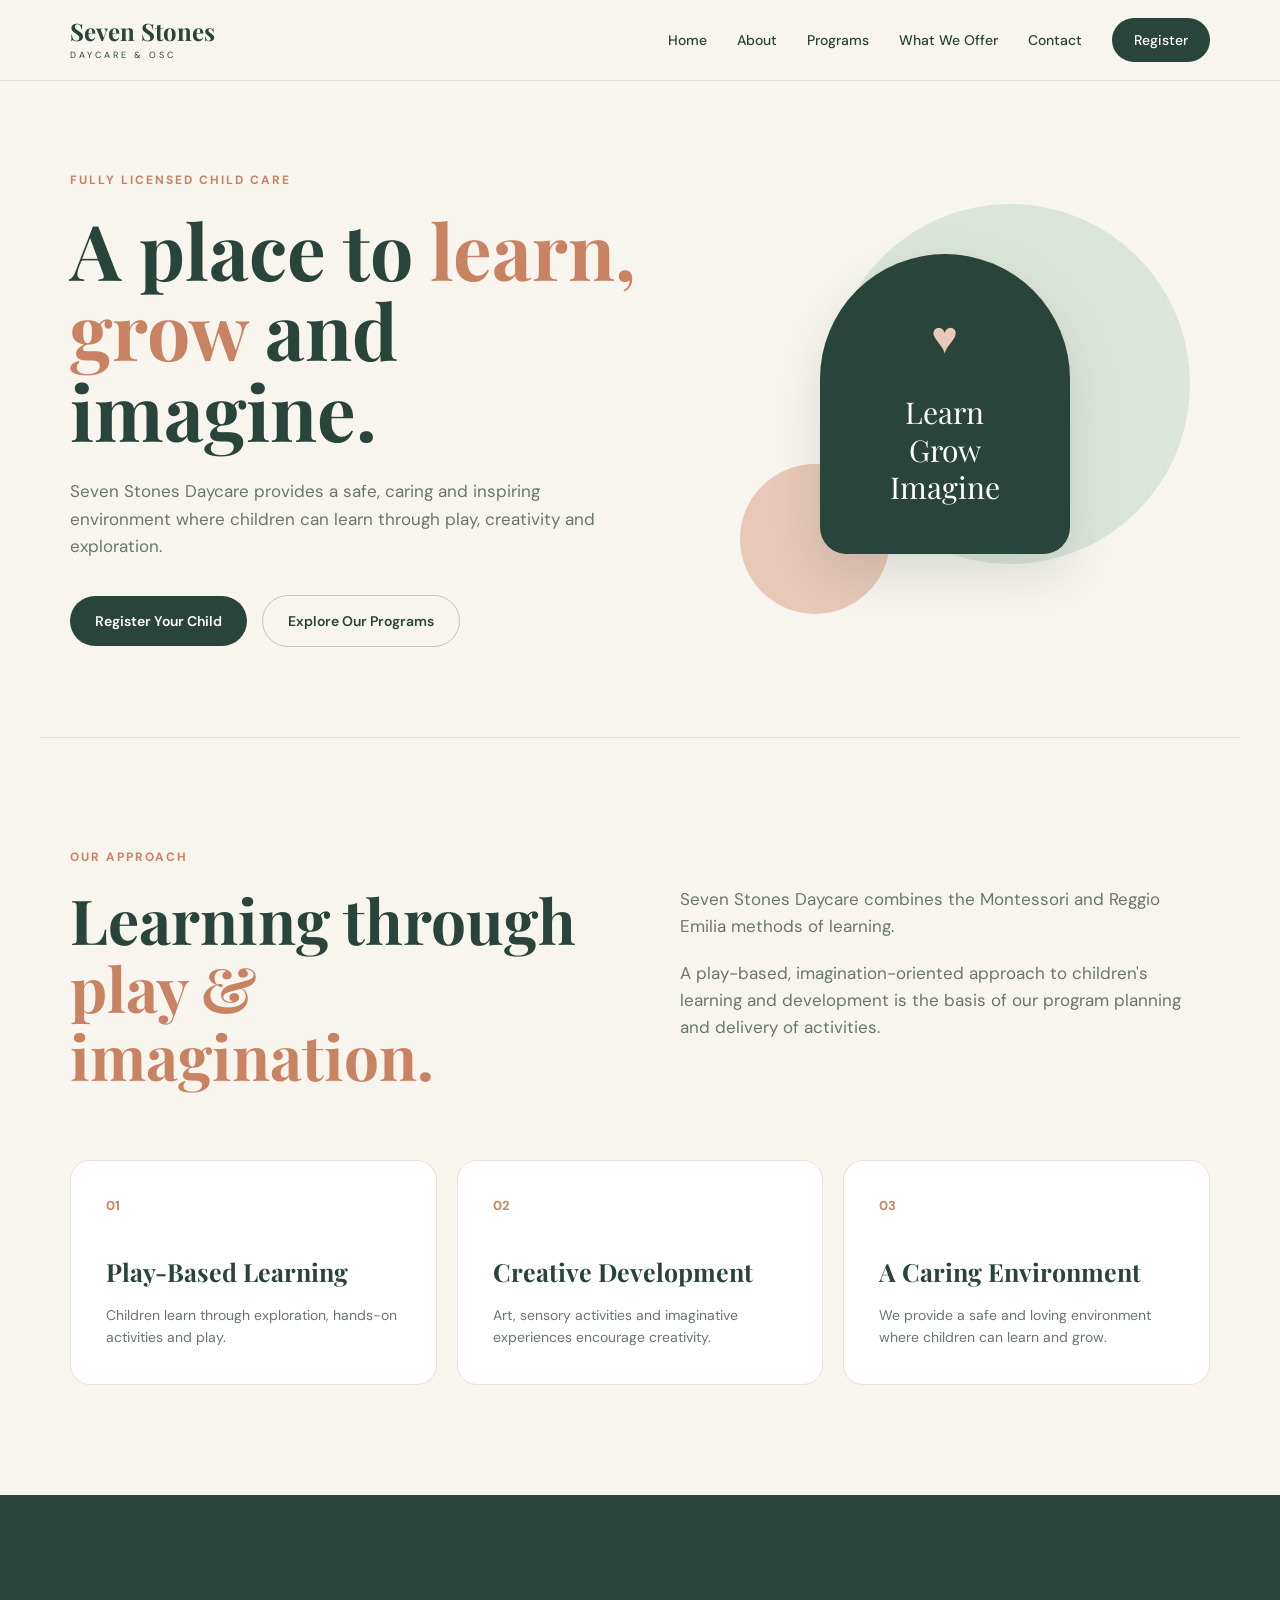
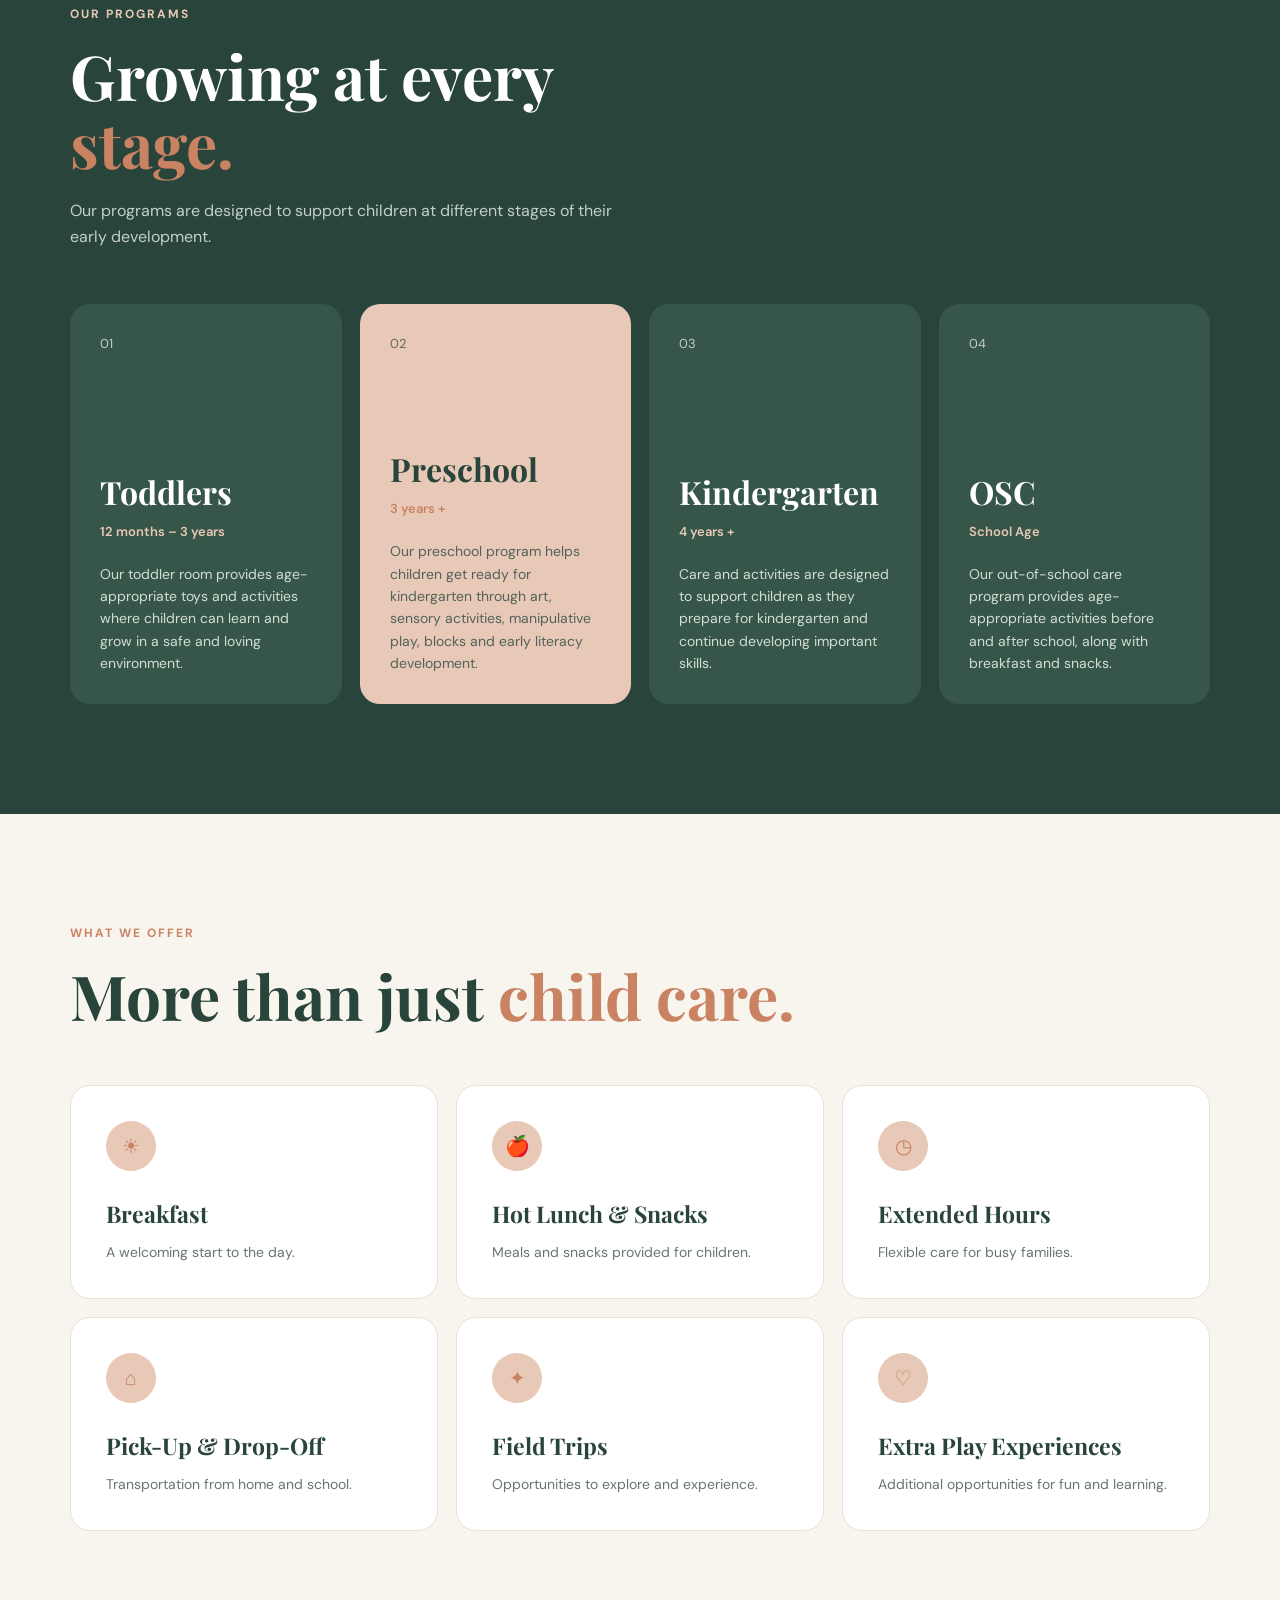
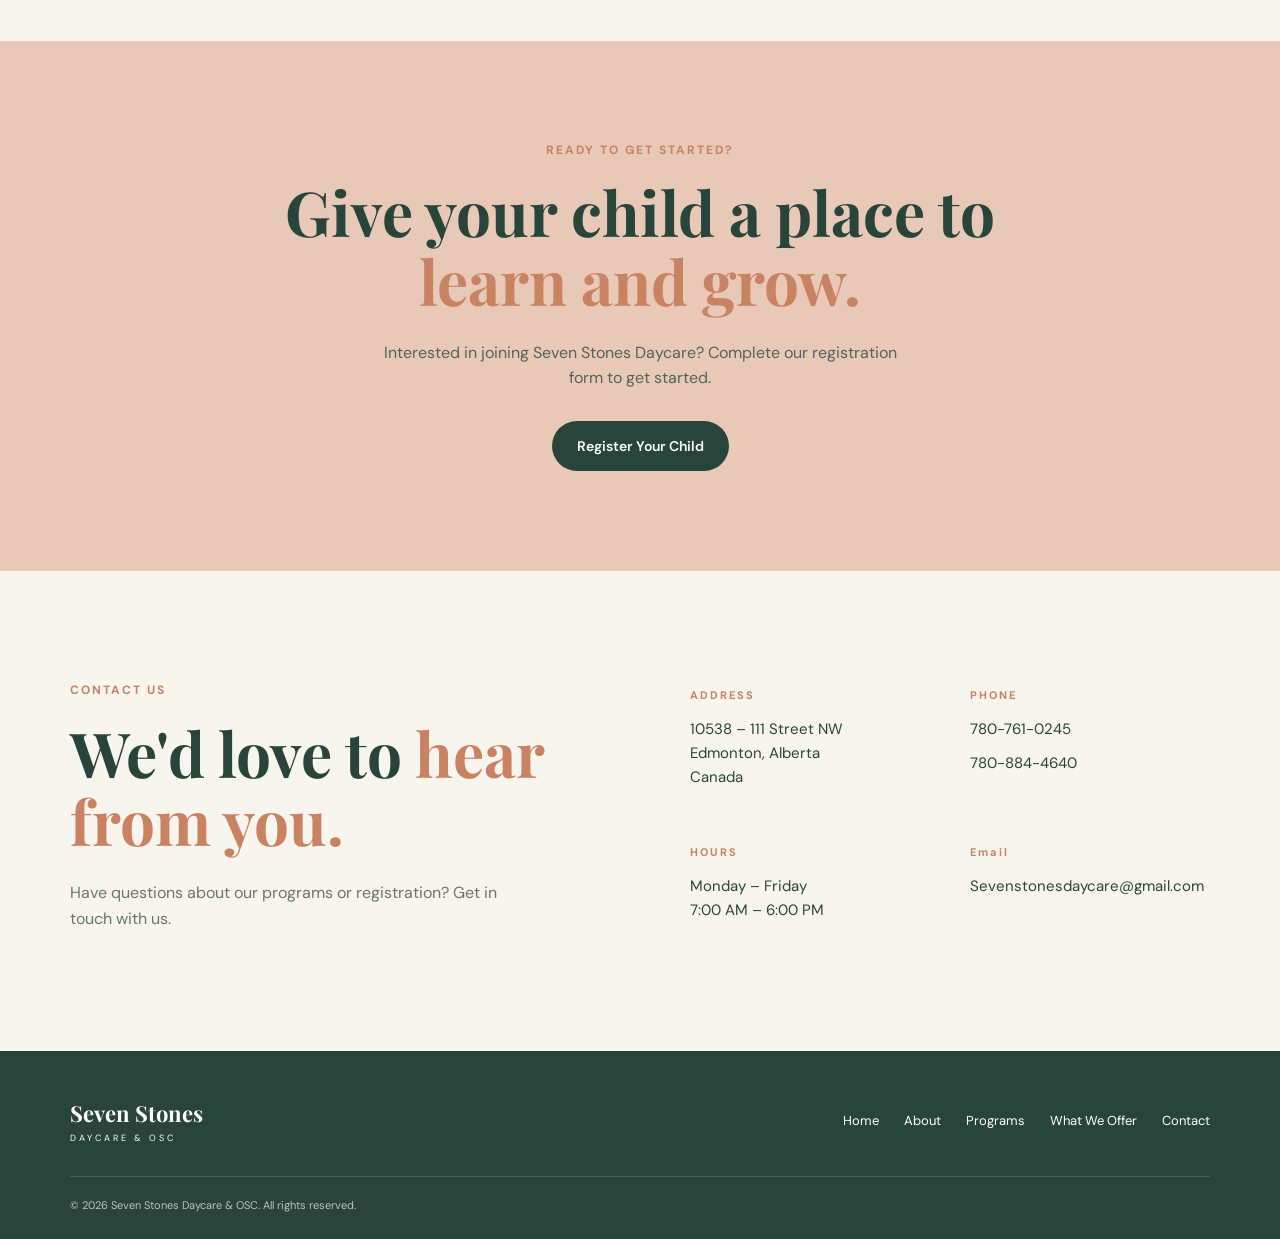
==== Website/index.html @ ab959175 "push-changes-complete-website" ====
<!DOCTYPE html>
<html lang="en">
<head>
    <meta charset="UTF-8">
    <meta name="viewport" content="width=device-width, initial-scale=1.0">

    <title>Seven Stones Daycare & OSC</title>

    <link rel="stylesheet" href="style.css">

    <!-- Google Fonts -->
    <link rel="preconnect" href="https://fonts.googleapis.com">
    <link rel="preconnect" href="https://fonts.gstatic.com" crossorigin>
    <link href="https://fonts.googleapis.com/css2?family=DM+Sans:wght@400;500;600;700&family=Playfair+Display:wght@500;600;700&display=swap" rel="stylesheet">
</head>

<body>

    <!-- ================= HEADER ================= -->

    <header class="header">

        <div class="nav-container">

            <a href="#home" class="logo">
                <span>Seven Stones</span>
                <small>DAYCARE & OSC</small>
            </a>

            <button class="menu-button" id="menuButton">
                ☰
            </button>

            <nav class="navigation" id="navigation">

                <a href="#home">Home</a>
                <a href="#about">About</a>
                <a href="#programs">Programs</a>
                <a href="#offers">What We Offer</a>
                <a href="#contact">Contact</a>

                <a href='register.html'
                   class="nav-register">
                    Register
                </a>

            </nav>

        </div>

    </header>


    <main>

        <!-- ================= HERO ================= -->

        <section class="hero" id="home">

            <div class="hero-content">

                <p class="small-heading">FULLY LICENSED CHILD CARE</p>

                <h1>
                    A place to
                    <span>learn, grow</span>
                    and imagine.
                </h1>

                <p class="hero-text">
                    Seven Stones Daycare provides a safe, caring and
                    inspiring environment where children can learn
                    through play, creativity and exploration.
                </p>

                <div class="hero-buttons">

                    <a href='register.html'
                       class="primary-button">
                        Register Your Child
                    </a>

                    <a href="#programs" class="secondary-button">
                        Explore Our Programs
                    </a>

                </div>

            </div>

            <div class="hero-decoration">

                <div class="circle circle-one"></div>
                <div class="circle circle-two"></div>

                <div class="hero-card">
                    <span>♥</span>
                    <p>Learn<br>Grow<br>Imagine</p>
                </div>

            </div>

        </section>


        <!-- ================= ABOUT ================= -->

        <section class="about section" id="about">

            <div class="section-label">
                OUR APPROACH
            </div>

            <div class="about-grid">

                <div>

                    <h2>
                        Learning through
                        <span>play & imagination.</span>
                    </h2>

                </div>

                <div class="about-text">

                    <p>
                        Seven Stones Daycare combines the Montessori
                        and Reggio Emilia methods of learning.
                    </p>

                    <p>
                        A play-based, imagination-oriented approach
                        to children's learning and development is the
                        basis of our program planning and delivery
                        of activities.
                    </p>

                </div>

            </div>


            <div class="feature-grid">

                <div class="feature-card">
                    <div class="feature-icon">01</div>
                    <h3>Play-Based Learning</h3>
                    <p>
                        Children learn through exploration,
                        hands-on activities and play.
                    </p>
                </div>

                <div class="feature-card">
                    <div class="feature-icon">02</div>
                    <h3>Creative Development</h3>
                    <p>
                        Art, sensory activities and imaginative
                        experiences encourage creativity.
                    </p>
                </div>

                <div class="feature-card">
                    <div class="feature-icon">03</div>
                    <h3>A Caring Environment</h3>
                    <p>
                        We provide a safe and loving environment
                        where children can learn and grow.
                    </p>
                </div>

            </div>

        </section>


        <!-- ================= PROGRAMS ================= -->

        <section class="programs section" id="programs">

            <div class="section-heading">

                <div class="section-label">
                    OUR PROGRAMS
                </div>

                <h2>
                    Growing at every
                    <span>stage.</span>
                </h2>

                <p>
                    Our programs are designed to support children
                    at different stages of their early development.
                </p>

            </div>


            <div class="program-grid">

                <!-- Toddler -->

                <article class="program-card">

                    <div class="program-number">01</div>

                    <h3>Toddlers</h3>

                    <p class="program-age">
                        12 months – 3 years
                    </p>

                    <p>
                        Our toddler room provides age-appropriate
                        toys and activities where children can learn
                        and grow in a safe and loving environment.
                    </p>

                </article>


                <!-- Preschool -->

                <article class="program-card featured">

                    <div class="program-number">02</div>

                    <h3>Preschool</h3>

                    <p class="program-age">
                        3 years +
                    </p>

                    <p>
                        Our preschool program helps children get
                        ready for kindergarten through art, sensory
                        activities, manipulative play, blocks and
                        early literacy development.
                    </p>

                </article>


                <!-- Kindergarten -->

                <article class="program-card">

                    <div class="program-number">03</div>

                    <h3>Kindergarten</h3>

                    <p class="program-age">
                        4 years +
                    </p>

                    <p>
                        Care and activities are designed to support
                        children as they prepare for kindergarten
                        and continue developing important skills.
                    </p>

                </article>


                <!-- OSC -->

                <article class="program-card">

                    <div class="program-number">04</div>

                    <h3>OSC</h3>

                    <p class="program-age">
                        School Age
                    </p>

                    <p>
                        Our out-of-school care program provides
                        age-appropriate activities before and after
                        school, along with breakfast and snacks.
                    </p>

                </article>

            </div>

        </section>


        <!-- ================= WHAT WE OFFER ================= -->

        <section class="offers section" id="offers">

            <div class="offers-heading">

                <div class="section-label">
                    WHAT WE OFFER
                </div>

                <h2>
                    More than just
                    <span>child care.</span>
                </h2>

            </div>


            <div class="offer-grid">

                <div class="offer-item">
                    <div class="offer-icon">☀</div>
                    <h3>Breakfast</h3>
                    <p>A welcoming start to the day.</p>
                </div>

                <div class="offer-item">
                    <div class="offer-icon">🍎</div>
                    <h3>Hot Lunch & Snacks</h3>
                    <p>Meals and snacks provided for children.</p>
                </div>

                <div class="offer-item">
                    <div class="offer-icon">◷</div>
                    <h3>Extended Hours</h3>
                    <p>Flexible care for busy families.</p>
                </div>

                <div class="offer-item">
                    <div class="offer-icon">⌂</div>
                    <h3>Pick-Up & Drop-Off</h3>
                    <p>Transportation from home and school.</p>
                </div>

                <div class="offer-item">
                    <div class="offer-icon">✦</div>
                    <h3>Field Trips</h3>
                    <p>Opportunities to explore and experience.</p>
                </div>

                <div class="offer-item">
                    <div class="offer-icon">♡</div>
                    <h3>Extra Play Experiences</h3>
                    <p>Additional opportunities for fun and learning.</p>
                </div>

            </div>

        </section>


        <!-- ================= REGISTRATION ================= -->

        <section class="registration">

            <div class="registration-content">

                <p class="small-heading">
                    READY TO GET STARTED?
                </p>

                <h2>
                    Give your child a place
                    to <span>learn and grow.</span>
                </h2>

                <p>
                    Interested in joining Seven Stones Daycare?
                    Complete our registration form to get started.
                </p>

                <a href='register.html'
                   class="primary-button">
                    Register Your Child
                </a>

            </div>

        </section>


        <!-- ================= CONTACT ================= -->

        <section class="contact section" id="contact">

            <div class="contact-grid">

                <div>

                    <div class="section-label">
                        CONTACT US
                    </div>

                    <h2>
                        We'd love to
                        <span>hear from you.</span>
                    </h2>

                    <p>
                        Have questions about our programs or
                        registration? Get in touch with us.
                    </p>

                </div>


                <div class="contact-information">

                    <div class="contact-item">

                        <span>ADDRESS</span>

                        <p>
                            10538 – 111 Street NW<br>
                            Edmonton, Alberta<br>
                            Canada
                        </p>

                    </div>


                    <div class="contact-item">

                        <span>PHONE</span>

                        <p>
                            <a href="tel:7807610245">
                                780-761-0245
                            </a>
                        </p>
                        <p>
                            <a href="tel:7808844640">
                                780-884-4640
                            </a>
                        </p>

                    </div>

                    <div class="contact-item">

                        <span>HOURS</span>

                        <p>
                            Monday – Friday<br>
                            7:00 AM – 6:00 PM
                        </p>

                    </div>

                    <div class="contact-item">

                        <span>Email</span>

                        <p>
                            Sevenstonesdaycare@gmail.com
                        </p>

                    </div>

                </div>

            </div>

        </section>

    </main>


    <!-- ================= FOOTER ================= -->

    <footer class="footer">

        <div class="footer-content">

            <div class="footer-logo">

                <strong>Seven Stones</strong>

                <span>DAYCARE & OSC</span>

            </div>


            <div class="footer-links">

                <a href="#home">Home</a>
                <a href="#about">About</a>
                <a href="#programs">Programs</a>
                <a href="#offers">What We Offer</a>
                <a href="#contact">Contact</a>

            </div>

        </div>


        <div class="copyright">

            © 2026 Seven Stones Daycare & OSC. All rights reserved.

        </div>

    </footer>


    <script src="script.js"></script>

</body>
</html>
---- Website/style.css ----
/* =========================
   GENERAL
========================= */

* {
    margin: 0;
    padding: 0;
    box-sizing: border-box;
}

html {
    scroll-behavior: smooth;
}

body {
    font-family: "DM Sans", sans-serif;
    color: #29443A;
    background-color: #F8F5EF;
    line-height: 1.6;
}

a {
    text-decoration: none;
    color: inherit;
}

img {
    max-width: 100%;
    display: block;
}


/* =========================
   VARIABLES
========================= */

:root {
    --cream: #F8F5EF;
    --cream-dark: #EFE8DA;
    --green: #29443A;
    --green-light: #8FAF9B;
    --terracotta: #C98262;
    --white: #FFFFFF;
    --text-light: #68766E;
}


/* =========================
   HEADER
========================= */

.header {
    position: sticky;
    top: 0;
    z-index: 1000;

    background-color: rgba(248, 245, 239, 0.95);

    border-bottom: 1px solid #E5DED1;
}

.nav-container {
    max-width: 1200px;
    margin: auto;

    padding: 18px 30px;

    display: flex;
    align-items: center;
    justify-content: space-between;
}

.logo {
    display: flex;
    flex-direction: column;
}

.logo span {
    font-family: "Playfair Display", serif;

    font-size: 24px;
    font-weight: 700;

    line-height: 1;
}

.logo small {
    font-size: 9px;
    letter-spacing: 3px;
    margin-top: 5px;
}

.navigation {
    display: flex;
    align-items: center;
    gap: 30px;

    font-size: 14px;
    font-weight: 500;
}

.navigation a {
    transition: 0.3s;
}

.navigation a:hover {
    color: var(--terracotta);
}

.nav-register {
    background-color: var(--green);
    color: white !important;

    padding: 11px 22px;

    border-radius: 30px;
}

.menu-button {
    display: none;

    border: none;
    background: none;

    font-size: 26px;

    cursor: pointer;

    color: var(--green);
}


/* =========================
   HERO
========================= */

.hero {
    max-width: 1200px;
    margin: auto;

    min-height: 650px;

    padding: 90px 30px;

    display: grid;
    grid-template-columns: 1.1fr 0.9fr;

    align-items: center;

    gap: 50px;
}

.small-heading,
.section-label {
    color: var(--terracotta);

    font-size: 12px;
    font-weight: 700;

    letter-spacing: 2px;

    margin-bottom: 18px;
}

.hero h1 {
    font-family: "Playfair Display", serif;

    font-size: clamp(52px, 6vw, 82px);

    line-height: 1.05;

    max-width: 700px;

    margin-bottom: 28px;
}

.hero h1 span,
h2 span {
    color: var(--terracotta);
}

.hero-text {
    max-width: 570px;

    color: var(--text-light);

    font-size: 17px;

    margin-bottom: 35px;
}


/* =========================
   BUTTONS
========================= */

.hero-buttons {
    display: flex;
    align-items: center;

    gap: 15px;

    flex-wrap: wrap;
}

.primary-button,
.secondary-button {
    display: inline-block;

    padding: 14px 25px;

    border-radius: 30px;

    font-size: 14px;
    font-weight: 600;

    transition: 0.3s;
}

.primary-button {
    background-color: var(--green);
    color: white;
}

.primary-button:hover {
    background-color: var(--terracotta);

    transform: translateY(-2px);
}

.secondary-button {
    border: 1px solid #BFC8C0;

    color: var(--green);
}

.secondary-button:hover {
    background-color: var(--cream-dark);
}


/* =========================
   HERO DECORATION
========================= */

.hero-decoration {
    position: relative;

    height: 450px;
}

.circle {
    position: absolute;

    border-radius: 50%;
}

.circle-one {
    width: 360px;
    height: 360px;

    background-color: #DCE5DA;

    top: 20px;
    right: 20px;
}

.circle-two {
    width: 150px;
    height: 150px;

    background-color: #E8C8B7;

    bottom: 20px;
    left: 20px;
}

.hero-card {
    position: absolute;

    width: 250px;
    height: 300px;

    background-color: var(--green);

    color: white;

    border-radius: 140px 140px 30px 30px;

    top: 70px;
    left: 100px;

    display: flex;
    flex-direction: column;

    align-items: center;
    justify-content: center;

    text-align: center;

    box-shadow: 0 20px 50px rgba(41, 68, 58, 0.15);
}

.hero-card span {
    font-size: 45px;

    margin-bottom: 20px;

    color: #E8C8B7;
}

.hero-card p {
    font-family: "Playfair Display", serif;

    font-size: 30px;

    line-height: 1.25;
}


/* =========================
   SECTIONS
========================= */

.section {
    max-width: 1200px;

    margin: auto;

    padding: 110px 30px;
}

.section h2 {
    font-family: "Playfair Display", serif;

    font-size: clamp(40px, 5vw, 62px);

    line-height: 1.1;
}


/* =========================
   ABOUT
========================= */

.about {
    border-top: 1px solid #E5DED1;
}

.about-grid {
    display: grid;

    grid-template-columns: 1fr 1fr;

    gap: 80px;

    margin-bottom: 70px;
}

.about-text {
    color: var(--text-light);

    font-size: 17px;
}

.about-text p {
    margin-bottom: 20px;
}

.feature-grid {
    display: grid;

    grid-template-columns: repeat(3, 1fr);

    gap: 20px;
}

.feature-card {
    background-color: white;

    padding: 35px;

    border-radius: 20px;

    border: 1px solid #E8E2D7;
}

.feature-icon {
    color: var(--terracotta);

    font-size: 13px;
    font-weight: bold;

    margin-bottom: 35px;
}

.feature-card h3 {
    font-family: "Playfair Display", serif;

    font-size: 25px;

    margin-bottom: 12px;
}

.feature-card p {
    color: var(--text-light);

    font-size: 14px;
}


/* =========================
   PROGRAMS
========================= */

.programs {
    background-color: var(--green);

    max-width: none;

    padding-left: max(30px, calc((100% - 1140px) / 2));
    padding-right: max(30px, calc((100% - 1140px) / 2));

    color: white;
}

.programs .section-label {
    color: #E8C8B7;
}

.section-heading {
    max-width: 650px;

    margin-bottom: 55px;
}

.section-heading p {
    color: #C3D0C8;

    margin-top: 20px;

    max-width: 550px;
}

.program-grid {
    display: grid;

    grid-template-columns: repeat(4, 1fr);

    gap: 18px;
}

.program-card {
    min-height: 400px;

    background-color: #36564A;

    padding: 30px;

    border-radius: 20px;

    display: flex;
    flex-direction: column;
}

.program-card.featured {
    background-color: #E8C8B7;

    color: var(--green);
}

.program-number {
    font-size: 13px;

    opacity: 0.7;

    margin-bottom: auto;
}

.program-card h3 {
    font-family: "Playfair Display", serif;

    font-size: 32px;

    margin-bottom: 5px;
}

.program-age {
    font-size: 13px;

    color: #E8C8B7;

    font-weight: 600;

    margin-bottom: 20px;
}

.featured .program-age {
    color: var(--terracotta);
}

.program-card p:last-child {
    font-size: 14px;

    color: #D2DDD6;
}

.featured p:last-child {
    color: #53635A;
}


/* =========================
   WHAT WE OFFER
========================= */

.offers-heading {
    margin-bottom: 55px;
}

.offer-grid {
    display: grid;

    grid-template-columns: repeat(3, 1fr);

    gap: 18px;
}

.offer-item {
    background-color: white;

    padding: 35px;

    border-radius: 20px;

    border: 1px solid #E8E2D7;

    transition: 0.3s;
}

.offer-item:hover {
    transform: translateY(-5px);

    box-shadow: 0 15px 30px rgba(41, 68, 58, 0.08);
}

.offer-icon {
    width: 50px;
    height: 50px;

    border-radius: 50%;

    background-color: #E8C8B7;

    color: var(--terracotta);

    display: flex;

    align-items: center;
    justify-content: center;

    margin-bottom: 25px;

    font-size: 20px;
}

.offer-item h3 {
    font-family: "Playfair Display", serif;

    font-size: 23px;

    margin-bottom: 8px;
}

.offer-item p {
    color: var(--text-light);

    font-size: 14px;
}


/* =========================
   REGISTRATION
========================= */

.registration {
    background-color: #E8C8B7;

    padding: 100px 30px;

    text-align: center;
}

.registration-content {
    max-width: 750px;

    margin: auto;
}

.registration .small-heading {
    color: var(--terracotta);
}

.registration h2 {
    font-family: "Playfair Display", serif;

    font-size: clamp(42px, 5vw, 62px);

    line-height: 1.1;

    margin-bottom: 25px;
}

.registration p:not(.small-heading) {
    color: #53635A;

    max-width: 550px;

    margin: 0 auto 30px;
}


/* =========================
   CONTACT
========================= */

.contact {
    padding-bottom: 120px;
}

.contact-grid {
    display: grid;

    grid-template-columns: 1fr 1fr;

    gap: 100px;
}

.contact-grid > div:first-child p {
    color: var(--text-light);

    max-width: 450px;

    margin-top: 25px;
}

.contact-information {
    display: grid;

    grid-template-columns: 1fr 1fr;

    gap: 40px;
}

.contact-item span {
    color: var(--terracotta);

    font-size: 11px;

    font-weight: 700;

    letter-spacing: 2px;
}

.contact-item p {
    margin-top: 10px;

    font-size: 15px;
}

.contact-item a:hover {
    color: var(--terracotta);
}


/* =========================
   FOOTER
========================= */

.footer {
    background-color: var(--green);

    color: white;

    padding: 45px 30px 25px;
}

.footer-content {
    max-width: 1140px;

    margin: auto;

    display: flex;

    align-items: center;

    justify-content: space-between;

    padding-bottom: 30px;
}

.footer-logo {
    display: flex;

    flex-direction: column;
}

.footer-logo strong {
    font-family: "Playfair Display", serif;

    font-size: 22px;
}

.footer-logo span {
    font-size: 9px;

    letter-spacing: 3px;
}

.footer-links {
    display: flex;

    gap: 25px;

    font-size: 13px;
}

.footer-links a:hover {
    color: #E8C8B7;
}

.copyright {
    max-width: 1140px;

    margin: auto;

    padding-top: 20px;

    border-top: 1px solid #466257;

    color: #B8C6BE;

    font-size: 11px;
}


/* =========================
   TABLET
========================= */

@media (max-width: 950px) {

    .navigation {
        gap: 18px;
    }

    .hero {
        grid-template-columns: 1fr;

        padding-top: 70px;
    }

    .hero-decoration {
        height: 400px;
    }

    .program-grid {
        grid-template-columns: repeat(2, 1fr);
    }

    .about-grid {
        gap: 40px;
    }

}


/* =========================
   MOBILE
========================= */

@media (max-width: 700px) {

    /* Header */

    .nav-container {
        padding: 16px 20px;
    }

    .menu-button {
        display: block;
    }

    .navigation {
        display: none;

        position: absolute;

        top: 72px;
        left: 0;

        width: 100%;

        background-color: var(--cream);

        padding: 25px 20px;

        flex-direction: column;

        align-items: stretch;

        gap: 0;

        border-bottom: 1px solid #E5DED1;
    }

    .navigation.active {
        display: flex;
    }

    .navigation a {
        padding: 13px 5px;
    }

    .nav-register {
        text-align: center;

        margin-top: 8px;
    }


    /* Hero */

    .hero {
        min-height: auto;

        padding: 70px 20px;

        gap: 40px;
    }

    .hero h1 {
        font-size: 50px;
    }

    .hero-text {
        font-size: 15px;
    }

    .hero-decoration {
        height: 350px;
    }

    .circle-one {
        width: 280px;
        height: 280px;

        right: 10px;
    }

    .circle-two {
        width: 100px;
        height: 100px;
    }

    .hero-card {
        width: 200px;
        height: 250px;

        left: 50%;

        transform: translateX(-50%);

        top: 55px;
    }

    .hero-card p {
        font-size: 26px;
    }


    /* Sections */

    .section {
        padding: 75px 20px;
    }

    .section h2 {
        font-size: 42px;
    }


    /* About */

    .about-grid {
        grid-template-columns: 1fr;

        gap: 30px;

        margin-bottom: 45px;
    }

    .feature-grid {
        grid-template-columns: 1fr;
    }


    /* Programs */

    .programs {
        padding-left: 20px;
        padding-right: 20px;
    }

    .program-grid {
        grid-template-columns: 1fr;
    }

    .program-card {
        min-height: 330px;
    }


    /* Offers */

    .offer-grid {
        grid-template-columns: 1fr;
    }


    /* Registration */

    .registration {
        padding: 75px 20px;
    }

    .registration h2 {
        font-size: 42px;
    }


    /* Contact */

    .contact-grid {
        grid-template-columns: 1fr;

        gap: 50px;
    }

    .contact-information {
        grid-template-columns: 1fr;
    }


    /* Footer */

    .footer-content {
        flex-direction: column;

        align-items: flex-start;

        gap: 30px;
    }

    .footer-links {
        flex-wrap: wrap;

        gap: 15px;
    }

}
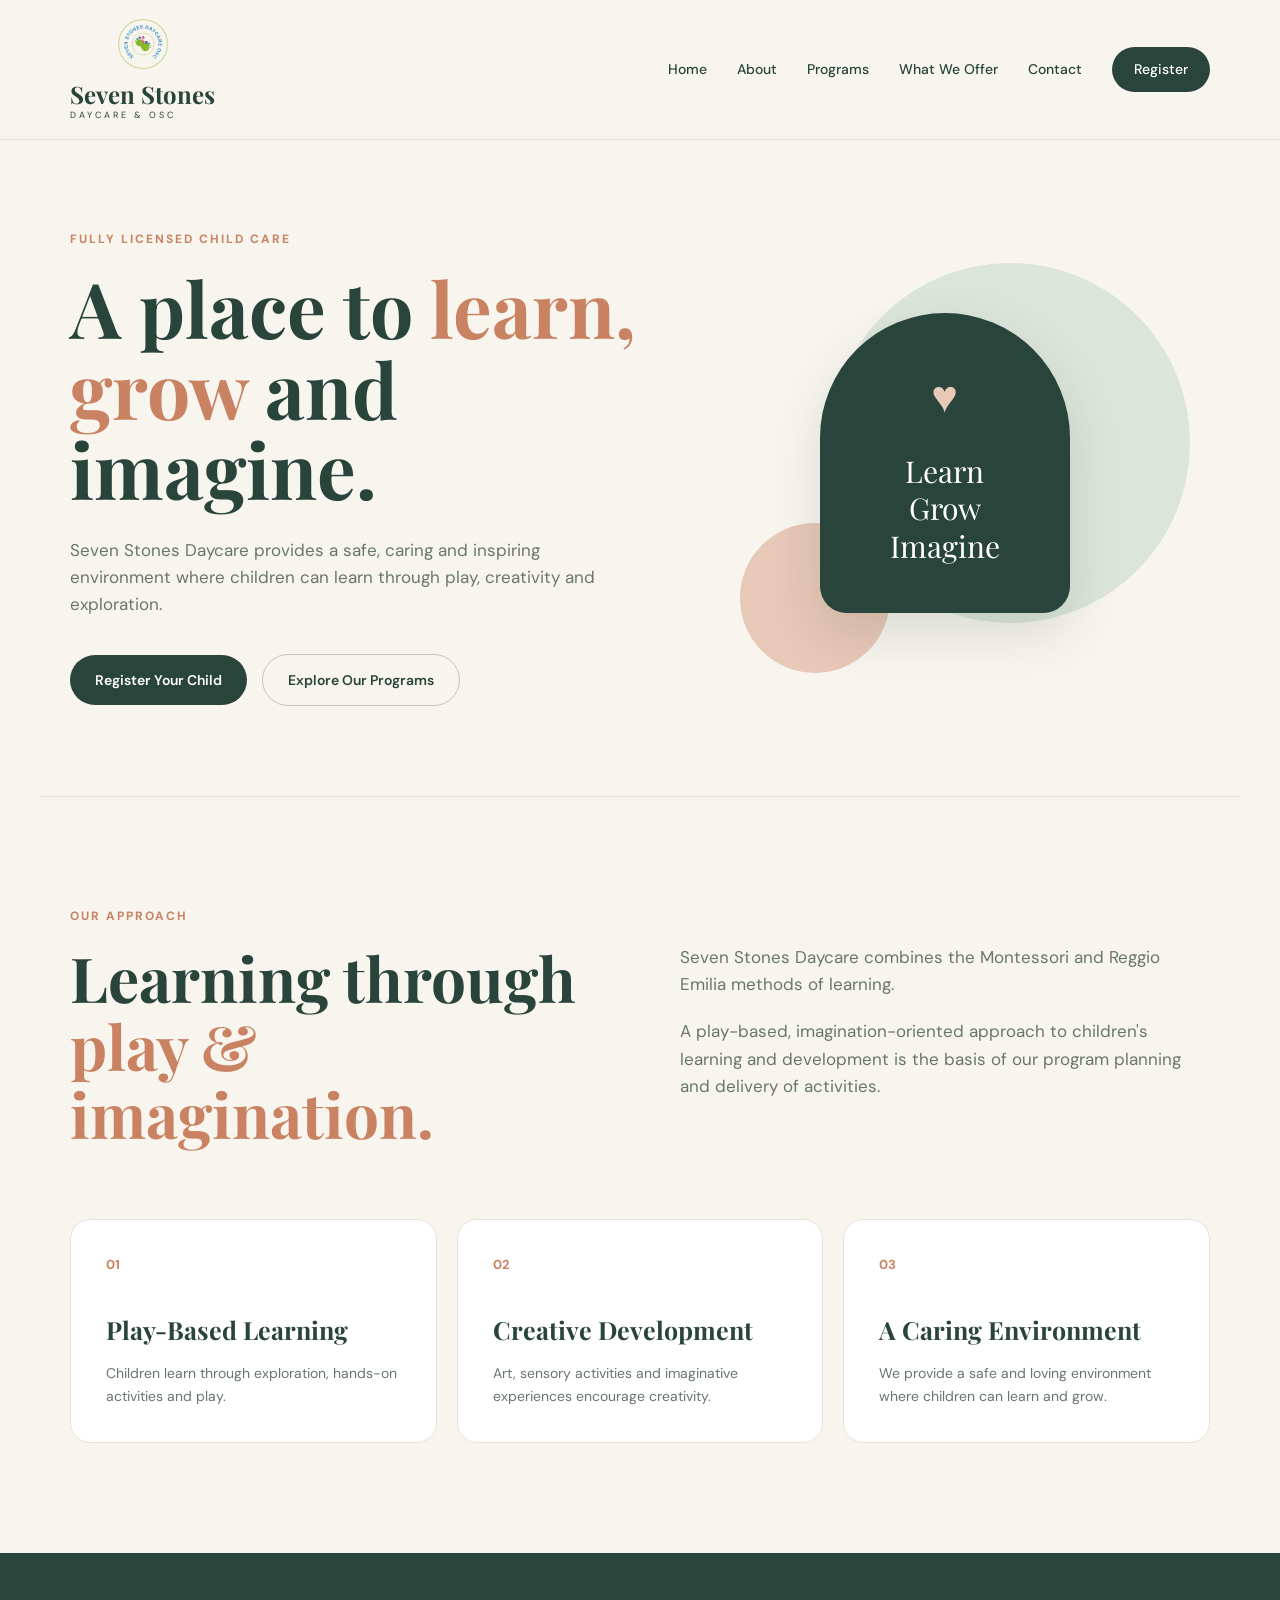
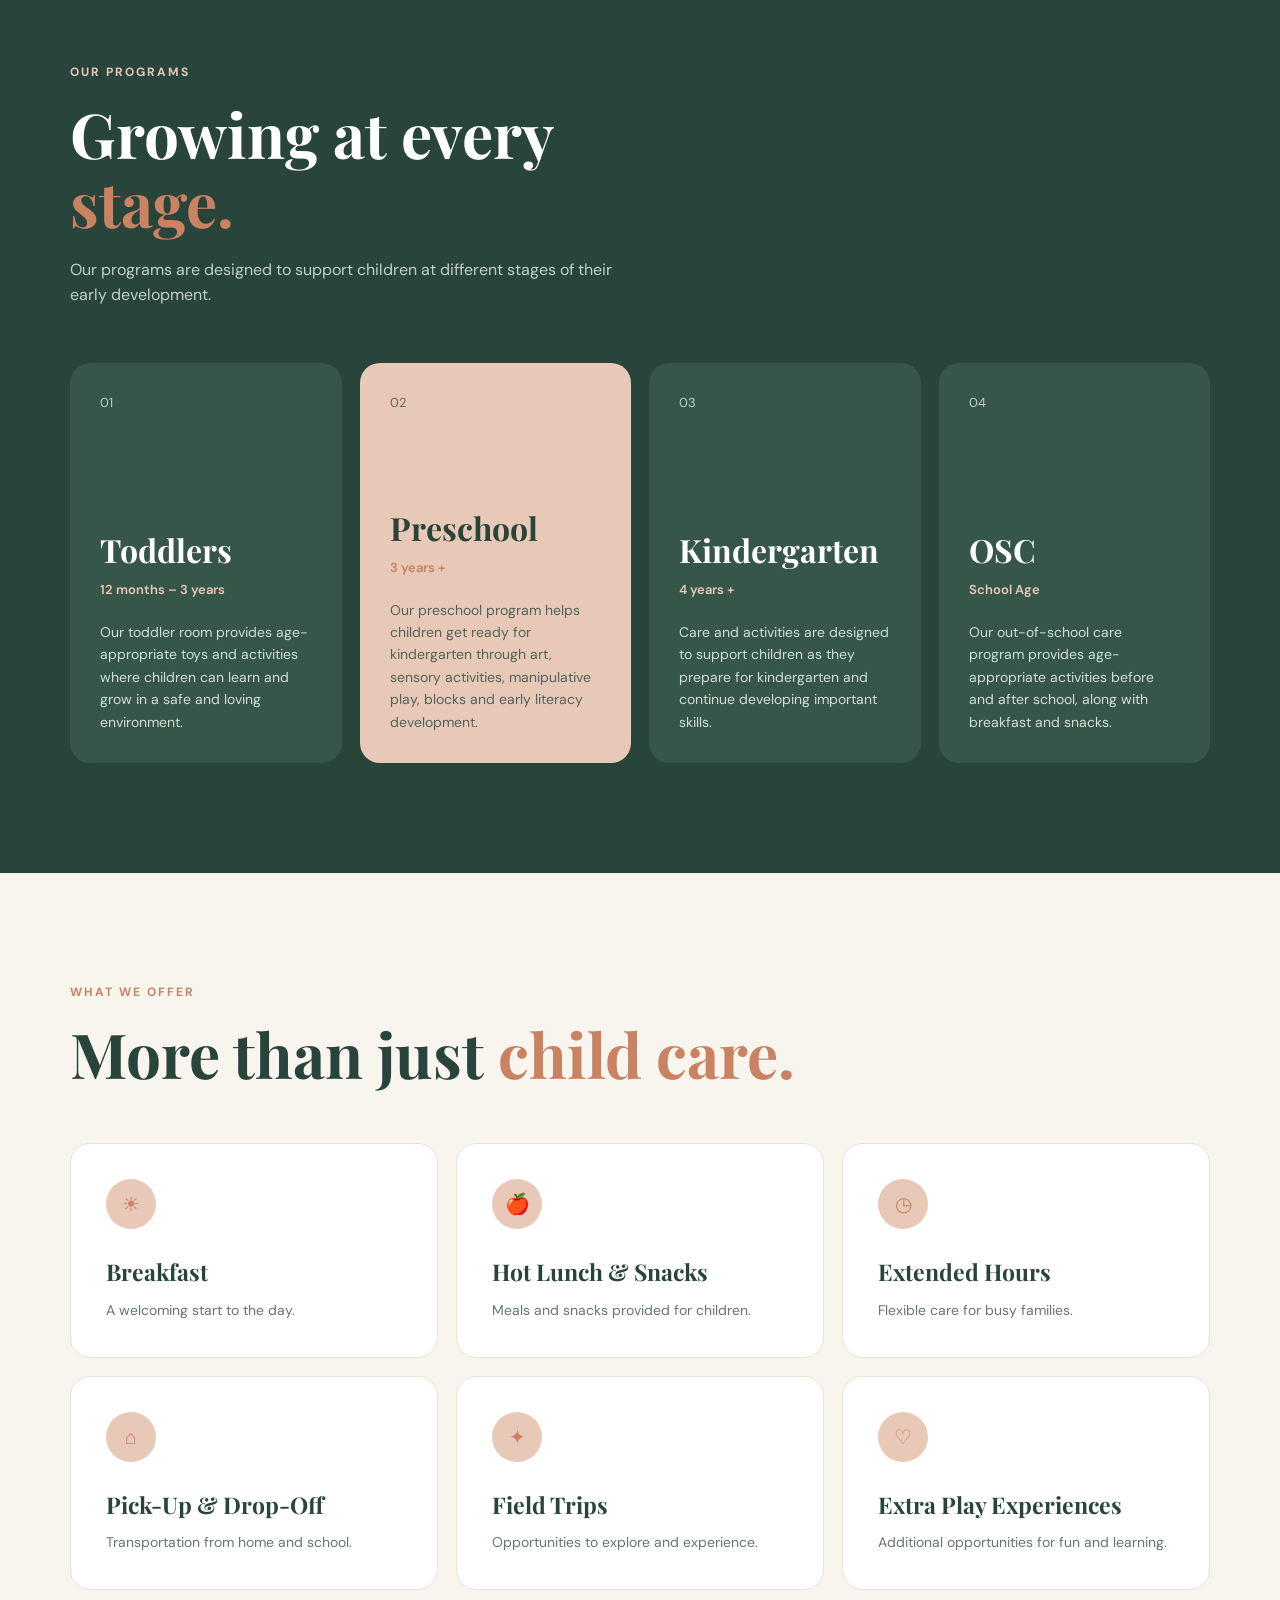
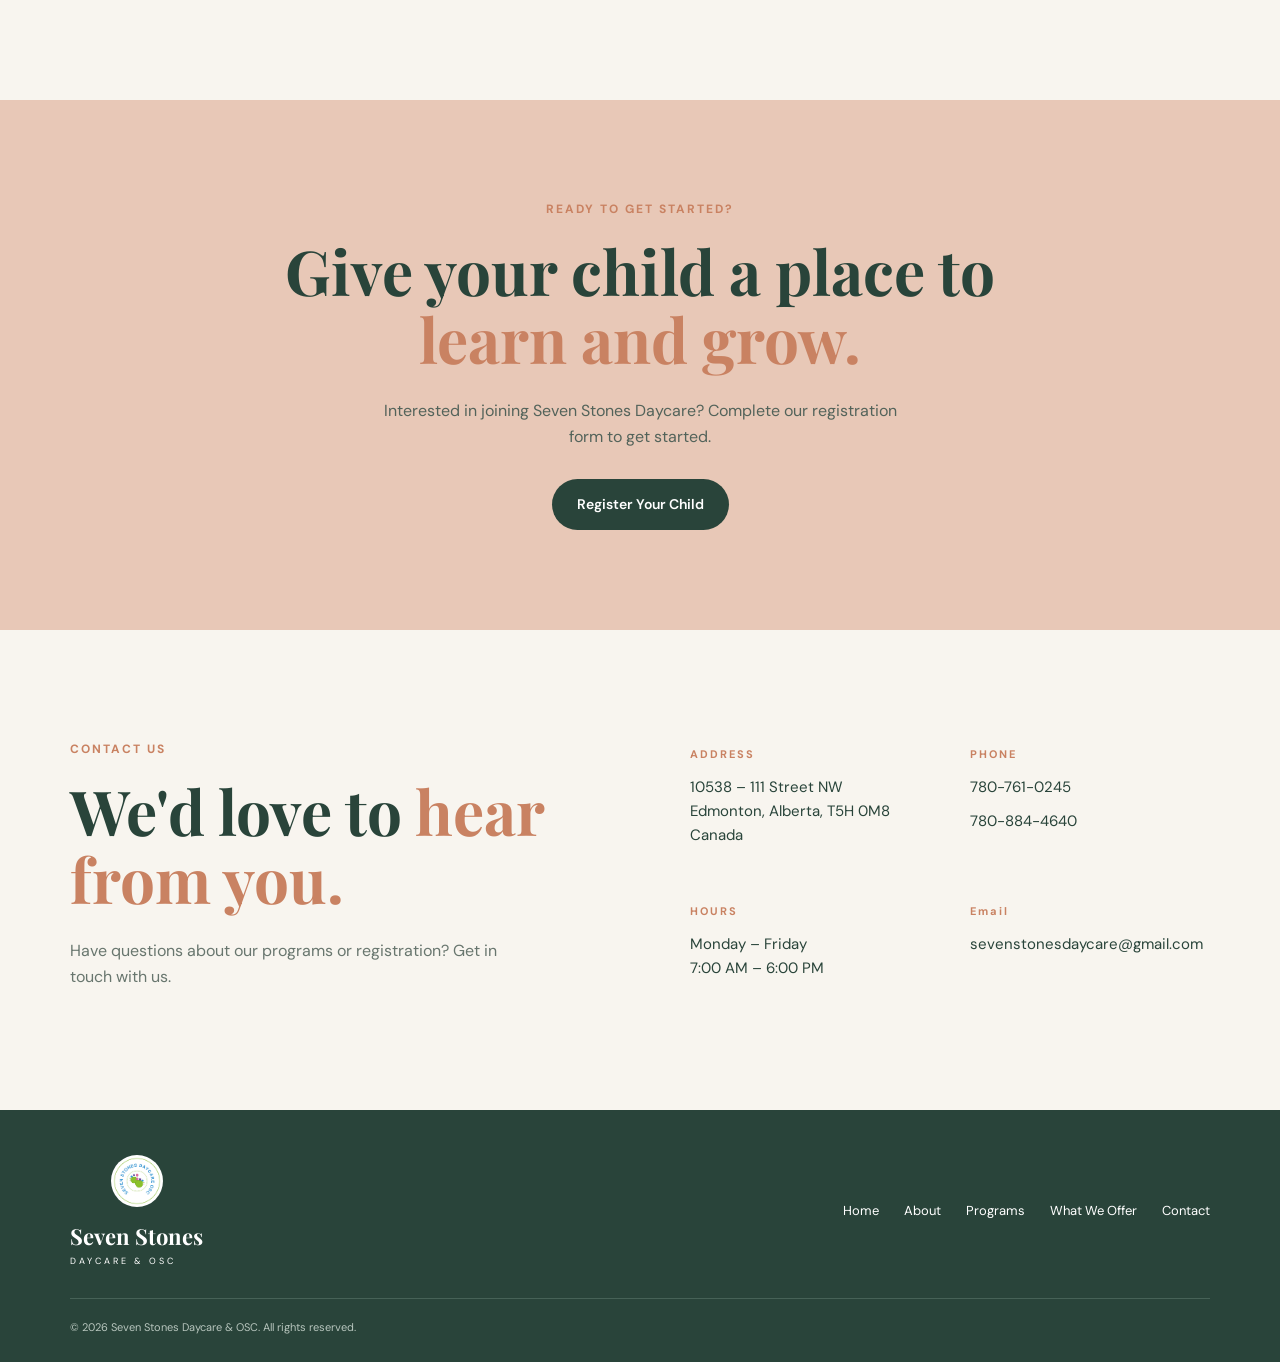
==== commit 4758d490: "more-changes" ====
--- a/Website/index.html
+++ b/Website/index.html
@@ -23,8 +23,11 @@
         <div class="nav-container">
 
             <a href="#home" class="logo">
-                <span>Seven Stones</span>
-                <small>DAYCARE & OSC</small>
+                <img src="logo.jpg" alt="Seven Stones Daycare & OSC logo" class="logo-img">
+                <div class="logo-text">
+                    <span>Seven Stones</span>
+                    <small>DAYCARE & OSC</small>
+                </div>
             </a>
 
             <button class="menu-button" id="menuButton">
@@ -413,7 +416,7 @@
 
                         <p>
                             10538 – 111 Street NW<br>
-                            Edmonton, Alberta<br>
+                            Edmonton, Alberta, T5H 0M8<br>
                             Canada
                         </p>
 
@@ -453,7 +456,7 @@
                         <span>Email</span>
 
                         <p>
-                            Sevenstonesdaycare@gmail.com
+                            sevenstonesdaycare@gmail.com
                         </p>
 
                     </div>
@@ -475,9 +478,11 @@
 
             <div class="footer-logo">
 
-                <strong>Seven Stones</strong>
-
-                <span>DAYCARE & OSC</span>
+                <img src="logo.jpg" alt="Seven Stones Daycare & OSC logo" class="footer-logo-img">
+                <div class="footer-logo-text">
+                    <strong>Seven Stones</strong>
+                    <span>DAYCARE & OSC</span>
+                </div>
 
             </div>
 
--- a/Website/style.css
+++ b/Website/style.css
@@ -744,6 +744,61 @@
 }
 
 
+/* ===== LOGO IN HEADER & FOOTER ===== */
+
+.logo {
+    display: flex;
+    align-items: center;
+    gap: 12px;
+}
+
+.logo-img {
+    width: 52px;
+    height: 52px;
+    object-fit: contain;
+    flex-shrink: 0;
+    /* makes the logo's white background blend into the cream page */
+    mix-blend-mode: multiply;
+}
+
+.logo-text {
+    display: flex;
+    flex-direction: column;
+    line-height: 1.1;
+}
+
+.footer-logo {
+    display: flex;
+    align-items: center;
+    gap: 12px;
+}
+
+.footer-logo-text {
+    display: flex;
+    flex-direction: column;
+}
+
+.footer-logo-img {
+    width: 52px;
+    height: 52px;
+    object-fit: contain;
+    flex-shrink: 0;
+    /* footer is dark, so give the logo a white circle behind it */
+    background: #fff;
+    border-radius: 50%;
+    padding: 2px;
+}
+
+@media (max-width: 600px) {
+    .logo-img {
+        width: 42px;
+        height: 42px;
+    }
+}
+
+
+
+
 /* =========================
    TABLET
 ========================= */
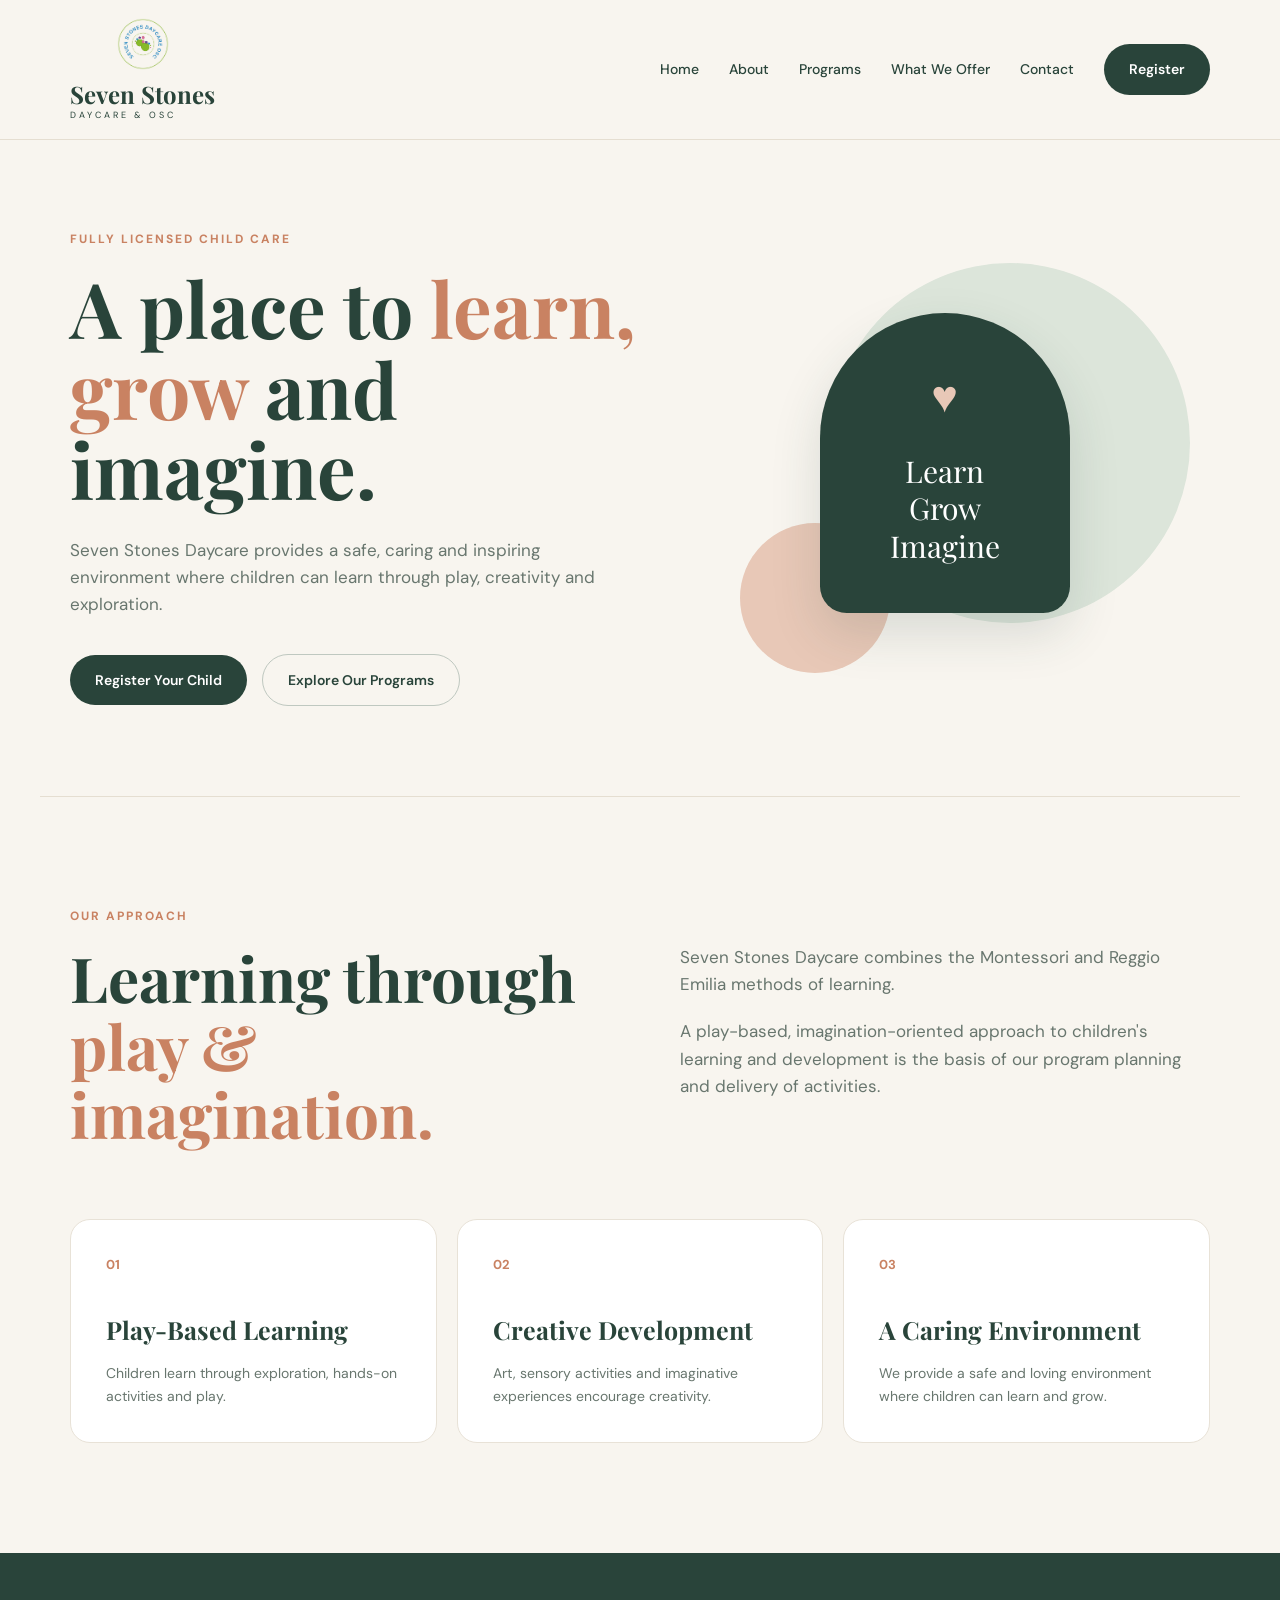
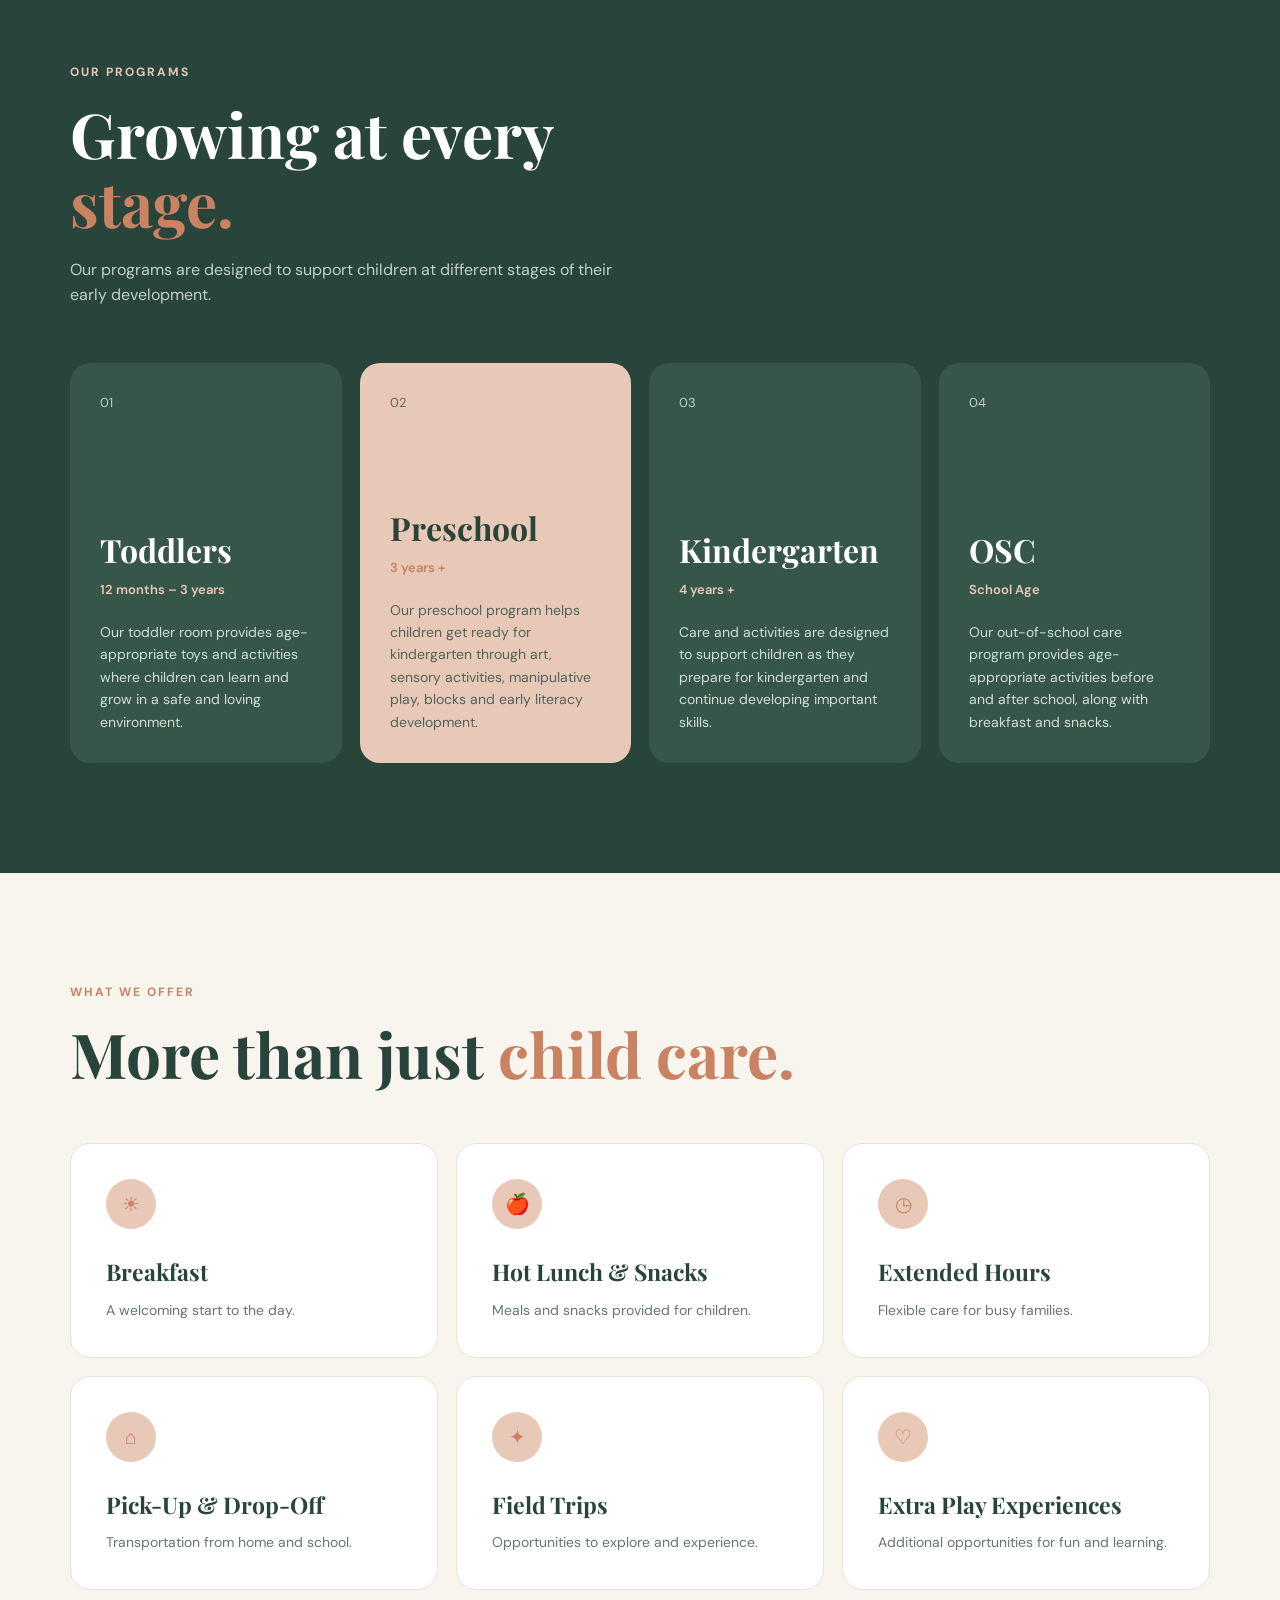
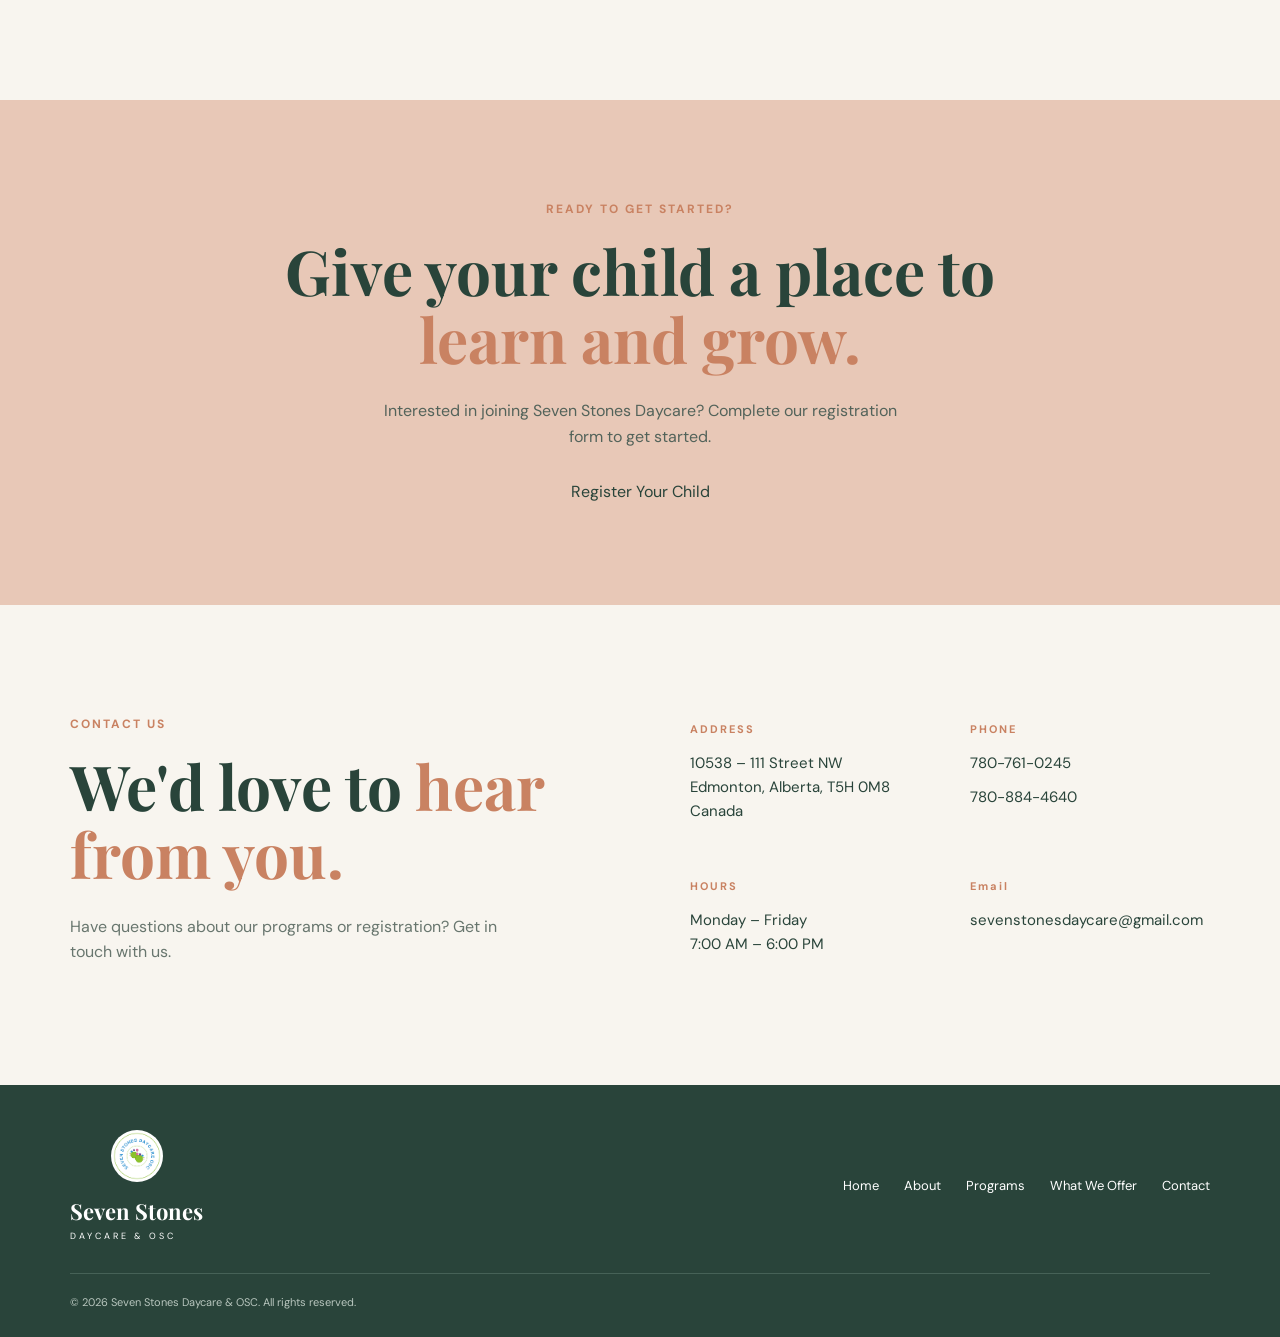
==== commit fc0366f7: "push form changes" ====
--- a/Website/index.html
+++ b/Website/index.html
@@ -42,8 +42,8 @@
                 <a href="#offers">What We Offer</a>
                 <a href="#contact">Contact</a>
 
-                <a href='register.html'
-                   class="nav-register">
+                <a href="https://web.kinderlogix.com/registration.php?cid=2212"
+                 target="_blank" rel="noopener noreferrer" class="primary-button">
                     Register
                 </a>
 
@@ -78,8 +78,8 @@
 
                 <div class="hero-buttons">
 
-                    <a href='register.html'
-                       class="primary-button">
+                    <a href="https://web.kinderlogix.com/registration.php?cid=2212"
+   target="_blank" rel="noopener noreferrer" class="primary-button">
                         Register Your Child
                     </a>
 
@@ -373,8 +373,8 @@
                     Complete our registration form to get started.
                 </p>
 
-                <a href='register.html'
-                   class="primary-button">
+                <a href="https://web.kinderlogix.com/registration.php?cid=2212"
+   target="_blank" rel="noopener noreferrer" class="register-btn">
                     Register Your Child
                 </a>
 
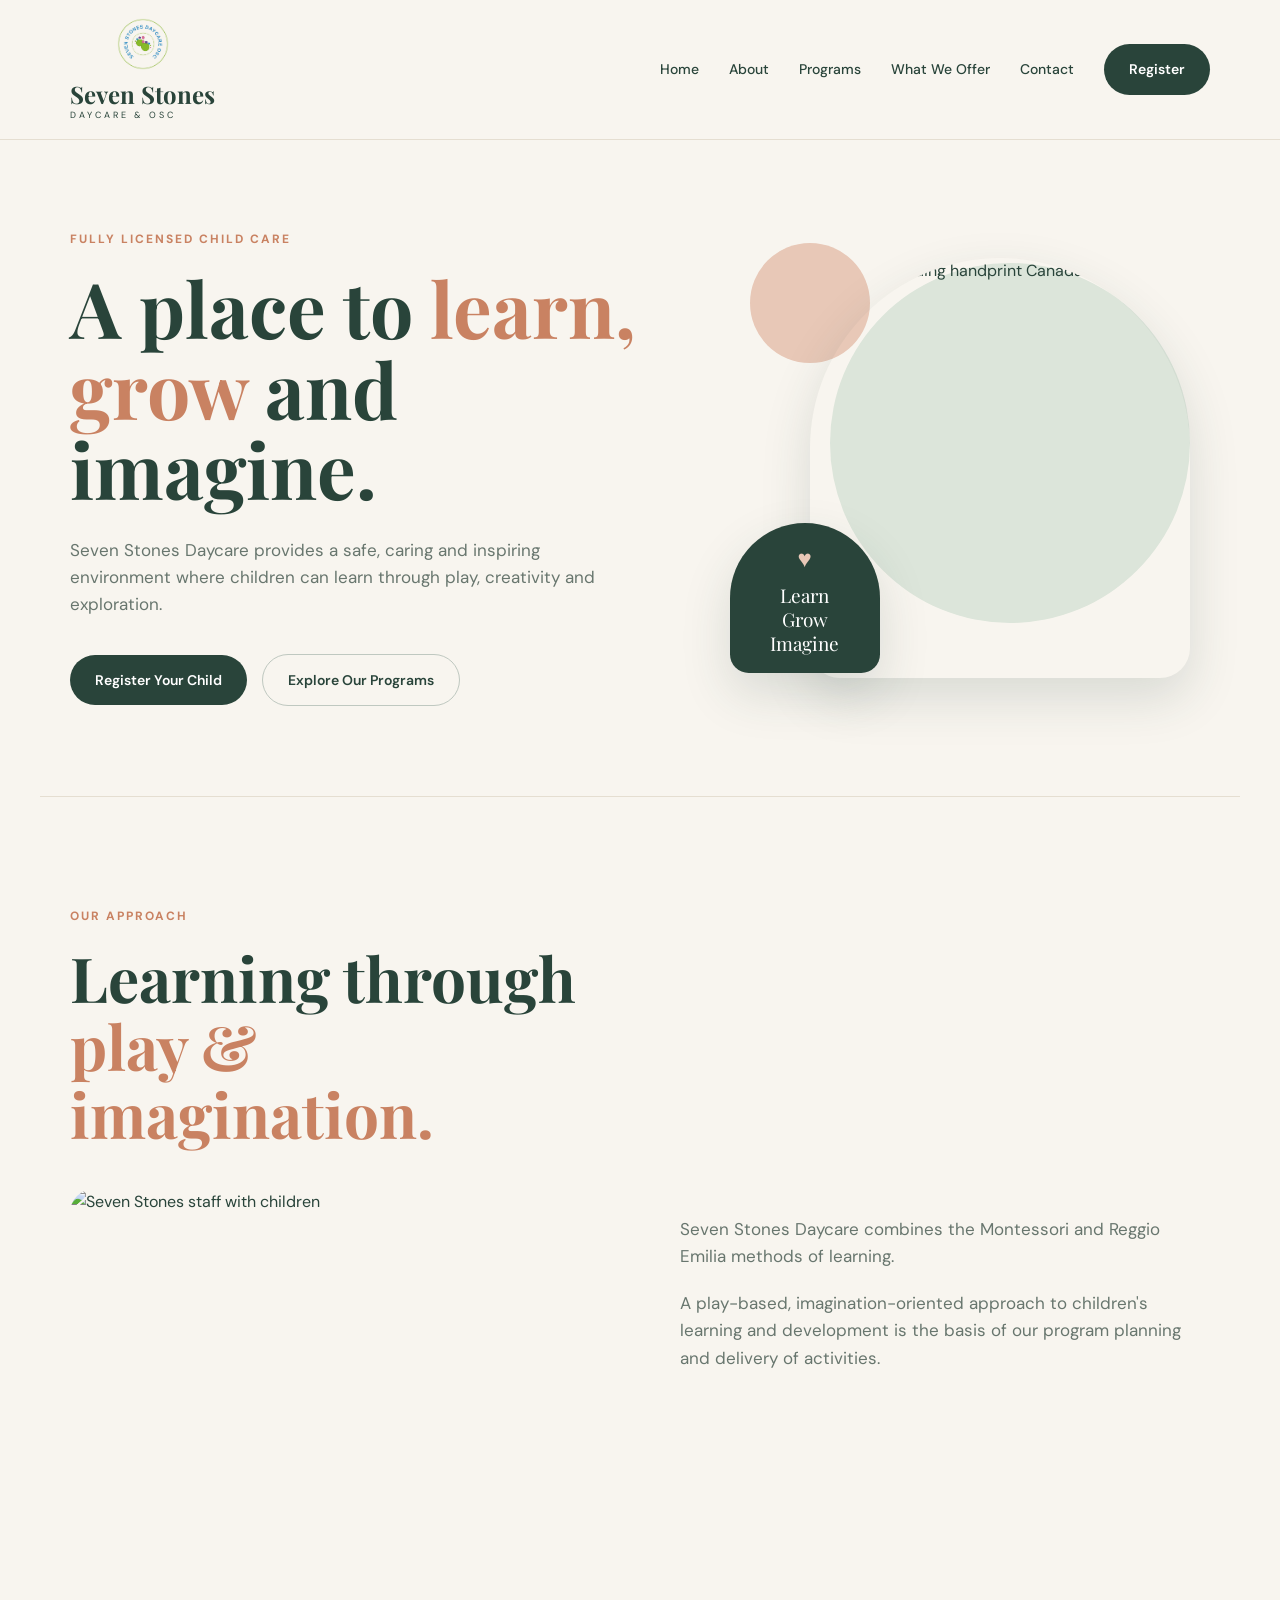
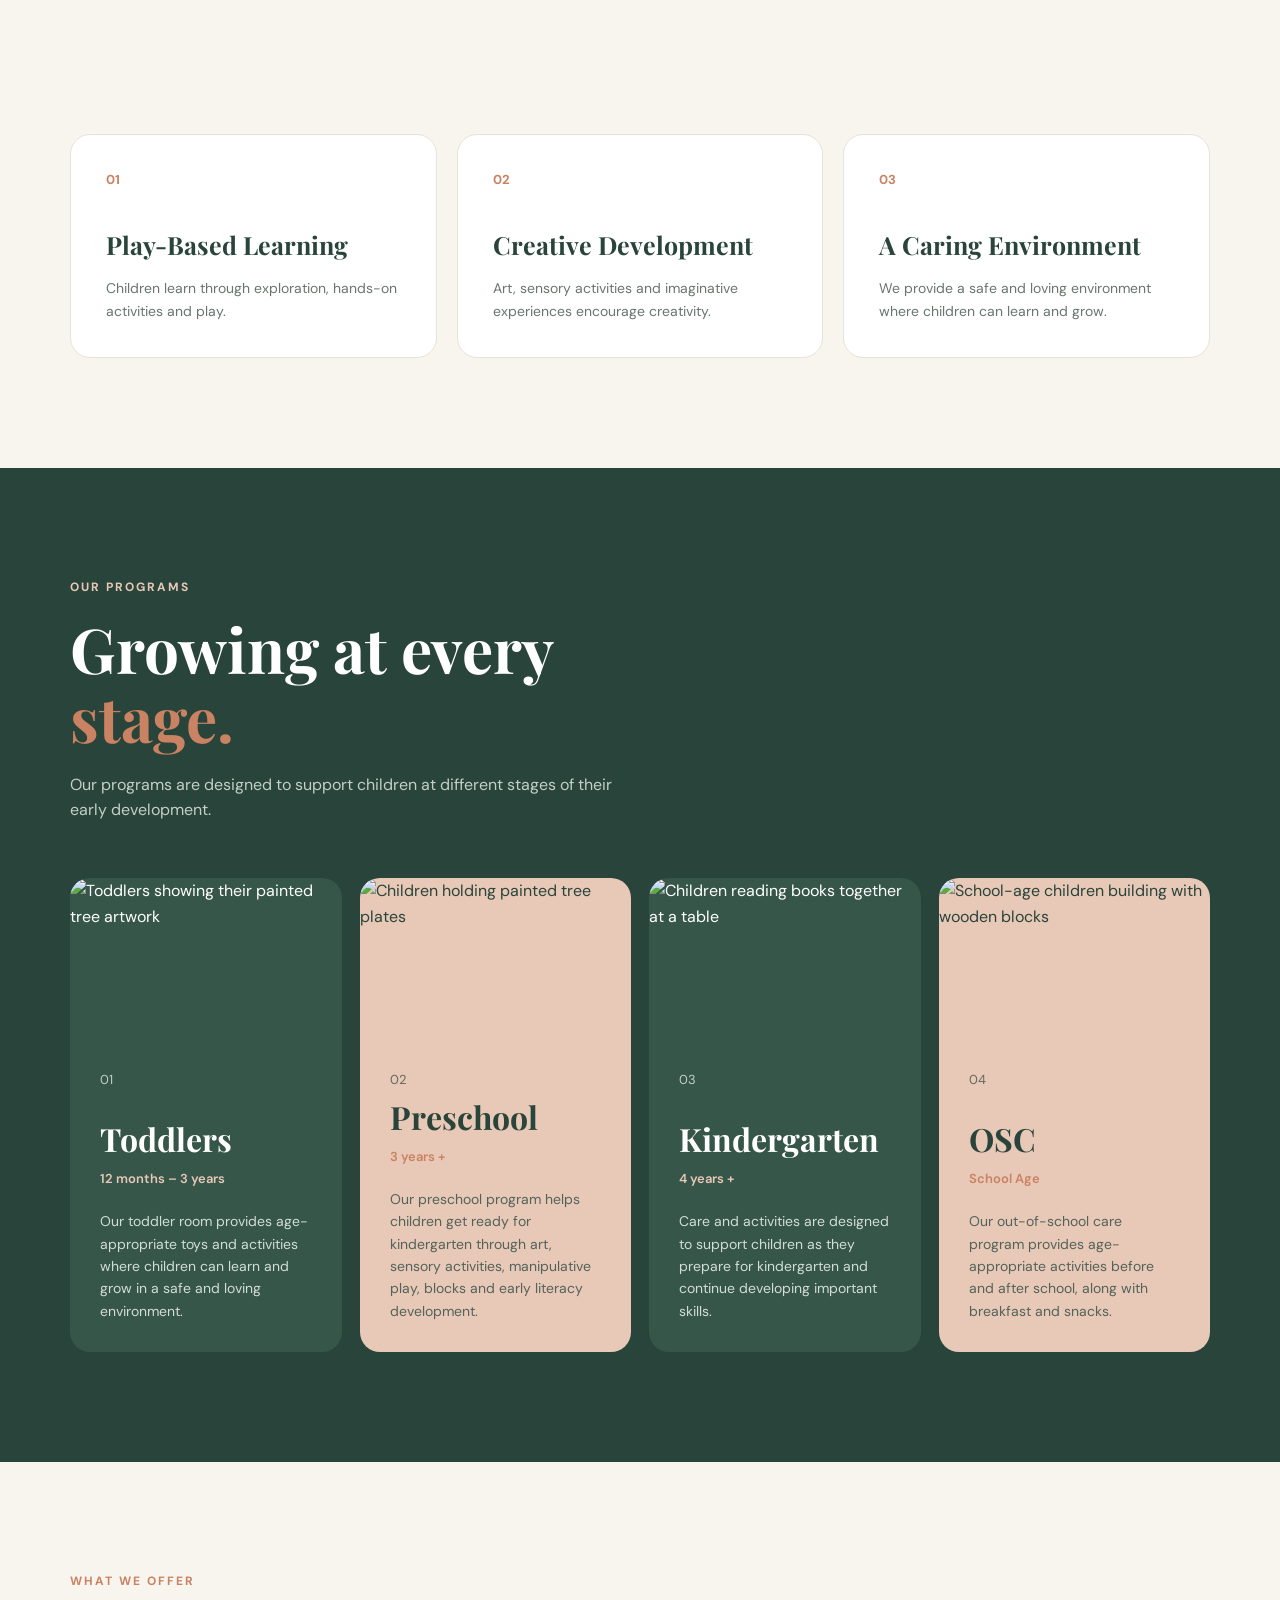
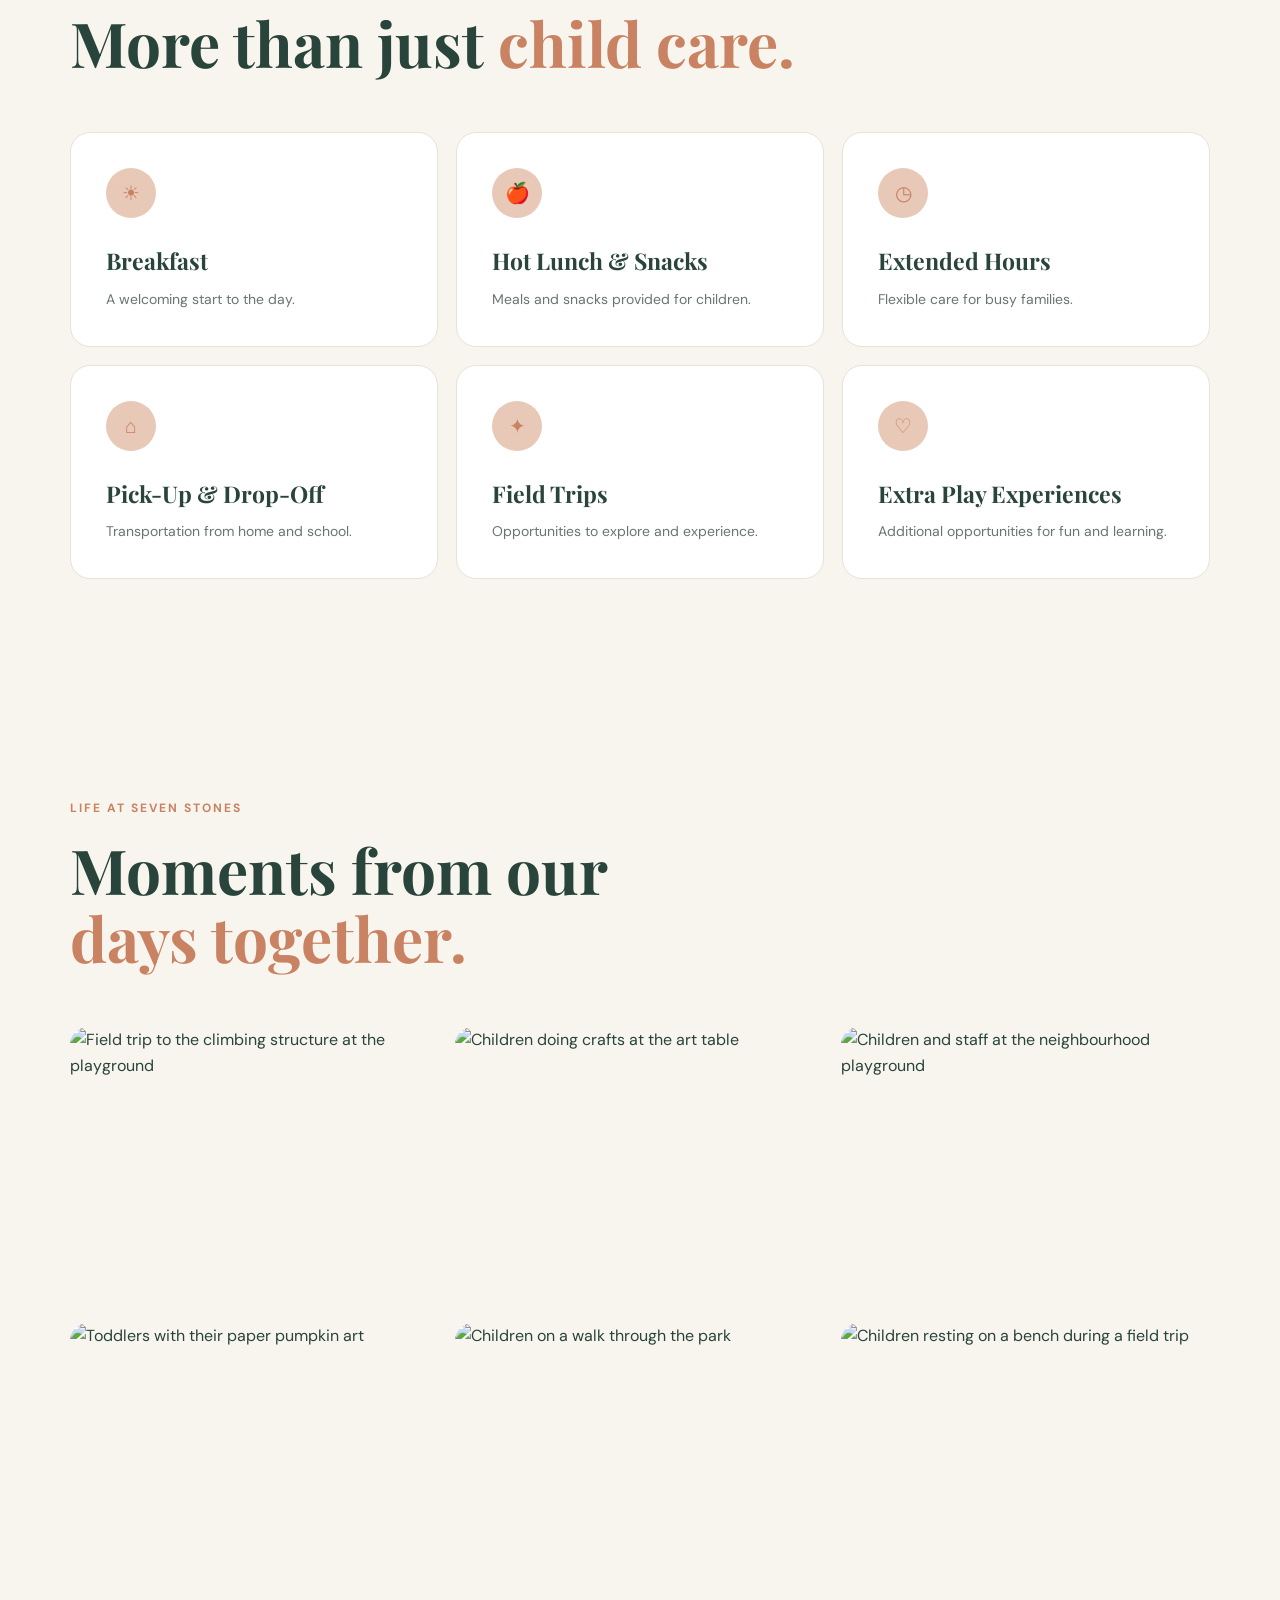
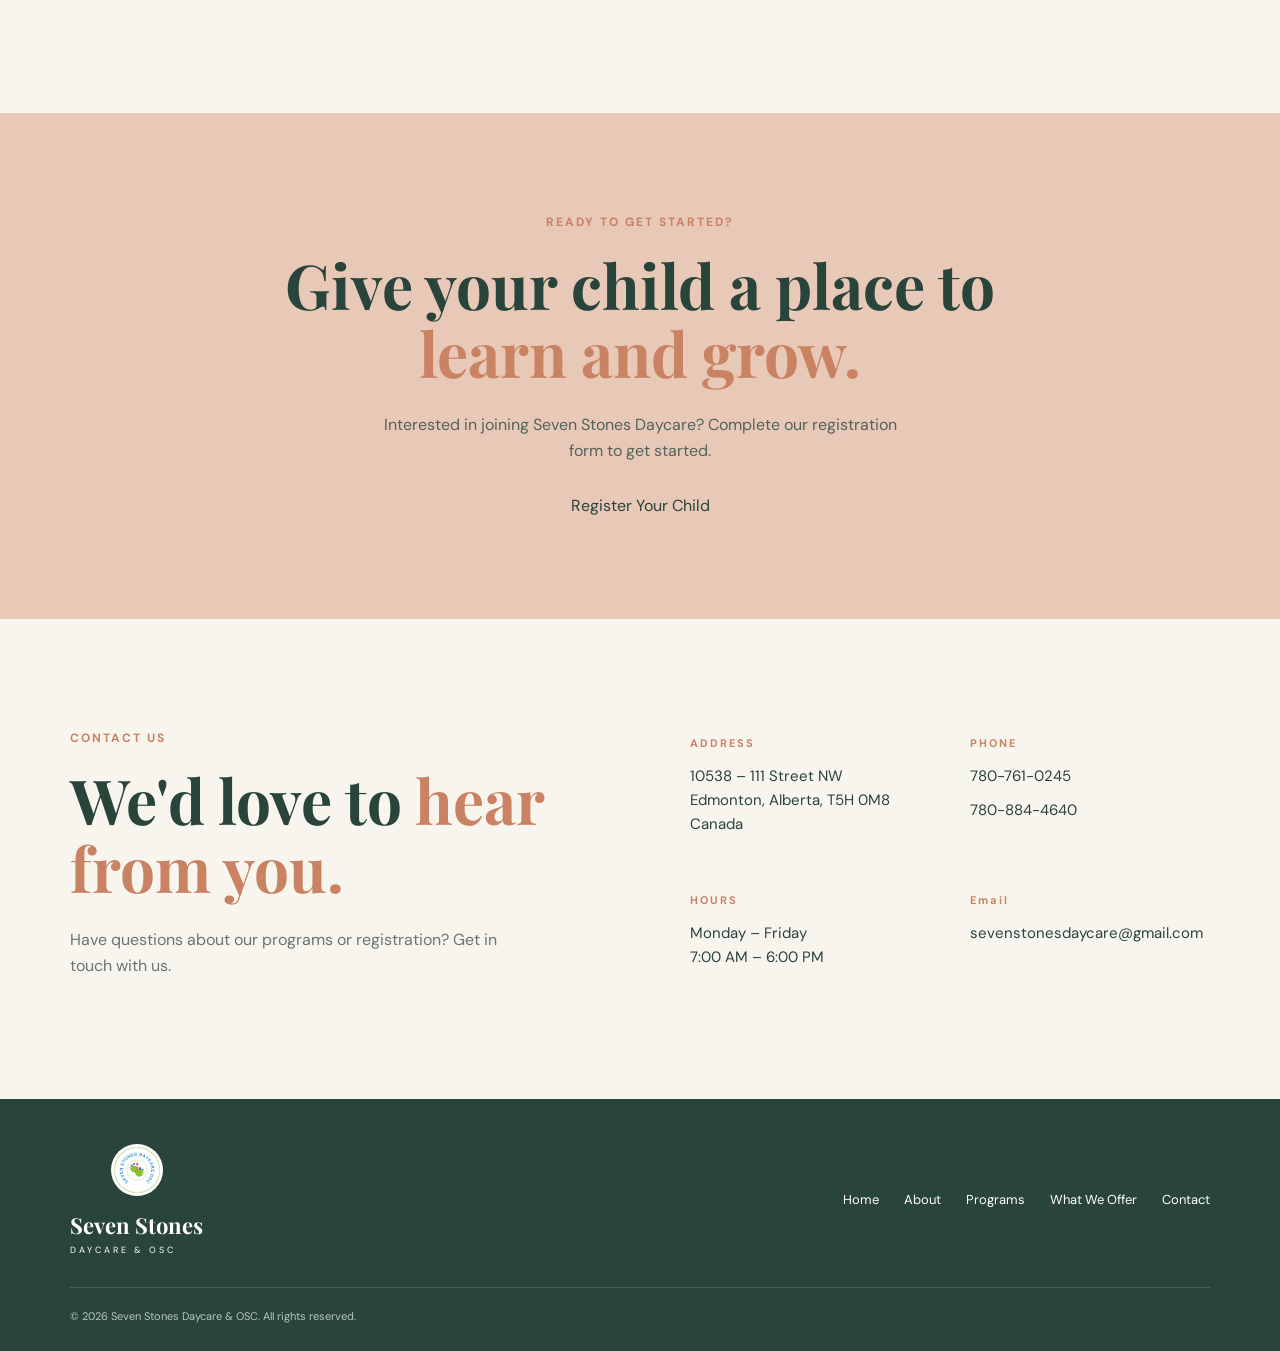
==== commit c4f1bbf2: "images added to the website" ====
--- a/Website/index.html
+++ b/Website/index.html
@@ -93,6 +93,8 @@
 
             <div class="hero-decoration">
 
+                <img src="images/Dimg8.jpeg" alt="Children holding handprint Canada Day flags" class="hero-img">
+
                 <div class="circle circle-one"></div>
                 <div class="circle circle-two"></div>
 
@@ -122,6 +124,9 @@
                         Learning through
                         <span>play & imagination.</span>
                     </h2>
+                    
+                    <img src="images/Dimg7.jpeg" alt="Seven Stones staff with children" class="about-img" loading="lazy">
+
 
                 </div>
 
@@ -207,6 +212,8 @@
 
                 <article class="program-card">
 
+                    <img src="images/Dimg5.jpeg" alt="Toddlers showing their painted tree artwork" class="program-img" loading="lazy">
+
                     <div class="program-number">01</div>
 
                     <h3>Toddlers</h3>
@@ -228,6 +235,8 @@
 
                 <article class="program-card featured">
 
+                    <img src="images/Dimg1.jpeg" alt="Children holding painted tree plates" class="program-img" loading="lazy">
+                    
                     <div class="program-number">02</div>
 
                     <h3>Preschool</h3>
@@ -250,6 +259,8 @@
 
                 <article class="program-card">
 
+                    <!-- Kindergarten --> <img src="images/Dimg6.jpeg" alt="Children reading books together at a table" class="program-img" loading="lazy">
+                    
                     <div class="program-number">03</div>
 
                     <h3>Kindergarten</h3>
@@ -269,8 +280,10 @@
 
                 <!-- OSC -->
 
-                <article class="program-card">
-
+                <article class="program-card featured">
+
+                    <img src="images/Dimg4.jpeg" alt="School-age children building with wooden blocks" class="program-img" loading="lazy">
+ 
                     <div class="program-number">04</div>
 
                     <h3>OSC</h3>
@@ -350,6 +363,24 @@
 
             </div>
 
+        </section>
+
+
+        <!-- ================= Gallery Section ================= -->
+
+        <section class="gallery section" id="gallery">
+            <div class="section-heading">
+                <div class="section-label">LIFE AT SEVEN STONES</div>
+                <h2>Moments from our <span>days together.</span></h2>
+            </div>
+            <div class="gallery-grid">
+                <img src="images/Dimg9.jpeg"  alt="Field trip to the climbing structure at the playground" loading="lazy">
+                <img src="images/Dimg2.jpeg"  alt="Children doing crafts at the art table" loading="lazy">
+                <img src="images/Dimg12.jpeg" alt="Children and staff at the neighbourhood playground" loading="lazy">
+                <img src="images/Dimg3.jpeg"  alt="Toddlers with their paper pumpkin art" loading="lazy">
+                <img src="images/Dimg10.jpeg" alt="Children on a walk through the park" loading="lazy">
+                <img src="images/Dimg11.jpeg" alt="Children resting on a bench during a field trip" loading="lazy">
+            </div>
         </section>
 
 
--- a/Website/style.css
+++ b/Website/style.css
@@ -829,7 +829,6 @@
 
 }
 
-
 /* =========================
    MOBILE
 ========================= */
@@ -1023,4 +1022,124 @@
         gap: 15px;
     }
 
-}+}
+
+/* =========================
+   PHOTOS
+========================= */
+
+/* Hero: photo in an arch (echoes the old hero card shape) */
+.hero-img {
+    position: absolute;
+    top: 15px;
+    right: 20px;
+    width: 380px;
+    height: 420px;
+    object-fit: cover;
+    object-position: center 40%;
+    border-radius: 190px 190px 30px 30px;
+    z-index: 1;
+    box-shadow: 0 20px 50px rgba(41, 68, 58, 0.15);
+}
+
+.circle { z-index: 0; }
+
+.circle-two {
+    top: 0;
+    bottom: auto;
+    left: 30px;
+    width: 120px;
+    height: 120px;
+}
+
+/* "Learn Grow Imagine" becomes a small badge over the photo */
+.hero-card {
+    z-index: 2;
+    width: 150px;
+    height: 150px;
+    top: auto;
+    bottom: 20px;
+    left: 10px;
+    border-radius: 80px 80px 20px 20px;
+}
+
+.hero-card span { font-size: 24px; margin-bottom: 6px; }
+.hero-card p { font-size: 19px; }
+
+/* About: portrait photo under the heading */
+.about-grid { align-items: center; }
+
+.about-img {
+    width: 100%;
+    max-width: 380px;
+    aspect-ratio: 4 / 5;
+    object-fit: cover;
+    object-position: center top;
+    border-radius: 24px;
+    margin-top: 40px;
+}
+
+/* Programs: photo bleeds to the top edge of each card */
+.program-img {
+    width: calc(100% + 60px);
+    max-width: none;
+    height: 170px;
+    flex-shrink: 0;
+    margin: -30px -30px 22px;
+    object-fit: cover;
+    object-position: center 30%;
+    border-radius: 20px 20px 0 0;
+}
+
+/* Gallery */
+.gallery-grid {
+    display: grid;
+    grid-template-columns: repeat(3, 1fr);
+    gap: 16px;
+}
+
+.gallery-grid img {
+    width: 100%;
+    height: 280px;
+    object-fit: cover;
+    object-position: center 30%;
+    border-radius: 18px;
+    transition: transform 0.3s;
+}
+
+.gallery-grid img:hover { transform: scale(1.02); }
+
+/* Responsive */
+@media (max-width: 950px) {
+    .hero-img {
+        right: auto;
+        left: 50%;
+        transform: translateX(-50%);
+        width: 340px;
+        height: 380px;
+        border-radius: 170px 170px 30px 30px;
+    }
+    .hero-card { display: none; }
+}
+
+@media (max-width: 800px) {
+    .gallery-grid { grid-template-columns: repeat(2, 1fr); }
+}
+
+@media (max-width: 700px) {
+    .hero-img {
+        top: 10px;
+        width: 280px;
+        height: 330px;
+        border-radius: 140px 140px 24px 24px;
+    }
+    .about-img { max-width: 100%; }
+}
+
+@media (max-width: 500px) {
+    .gallery-grid { grid-template-columns: 1fr; }
+    .gallery-grid img { height: 240px; }
+}
+
+
+
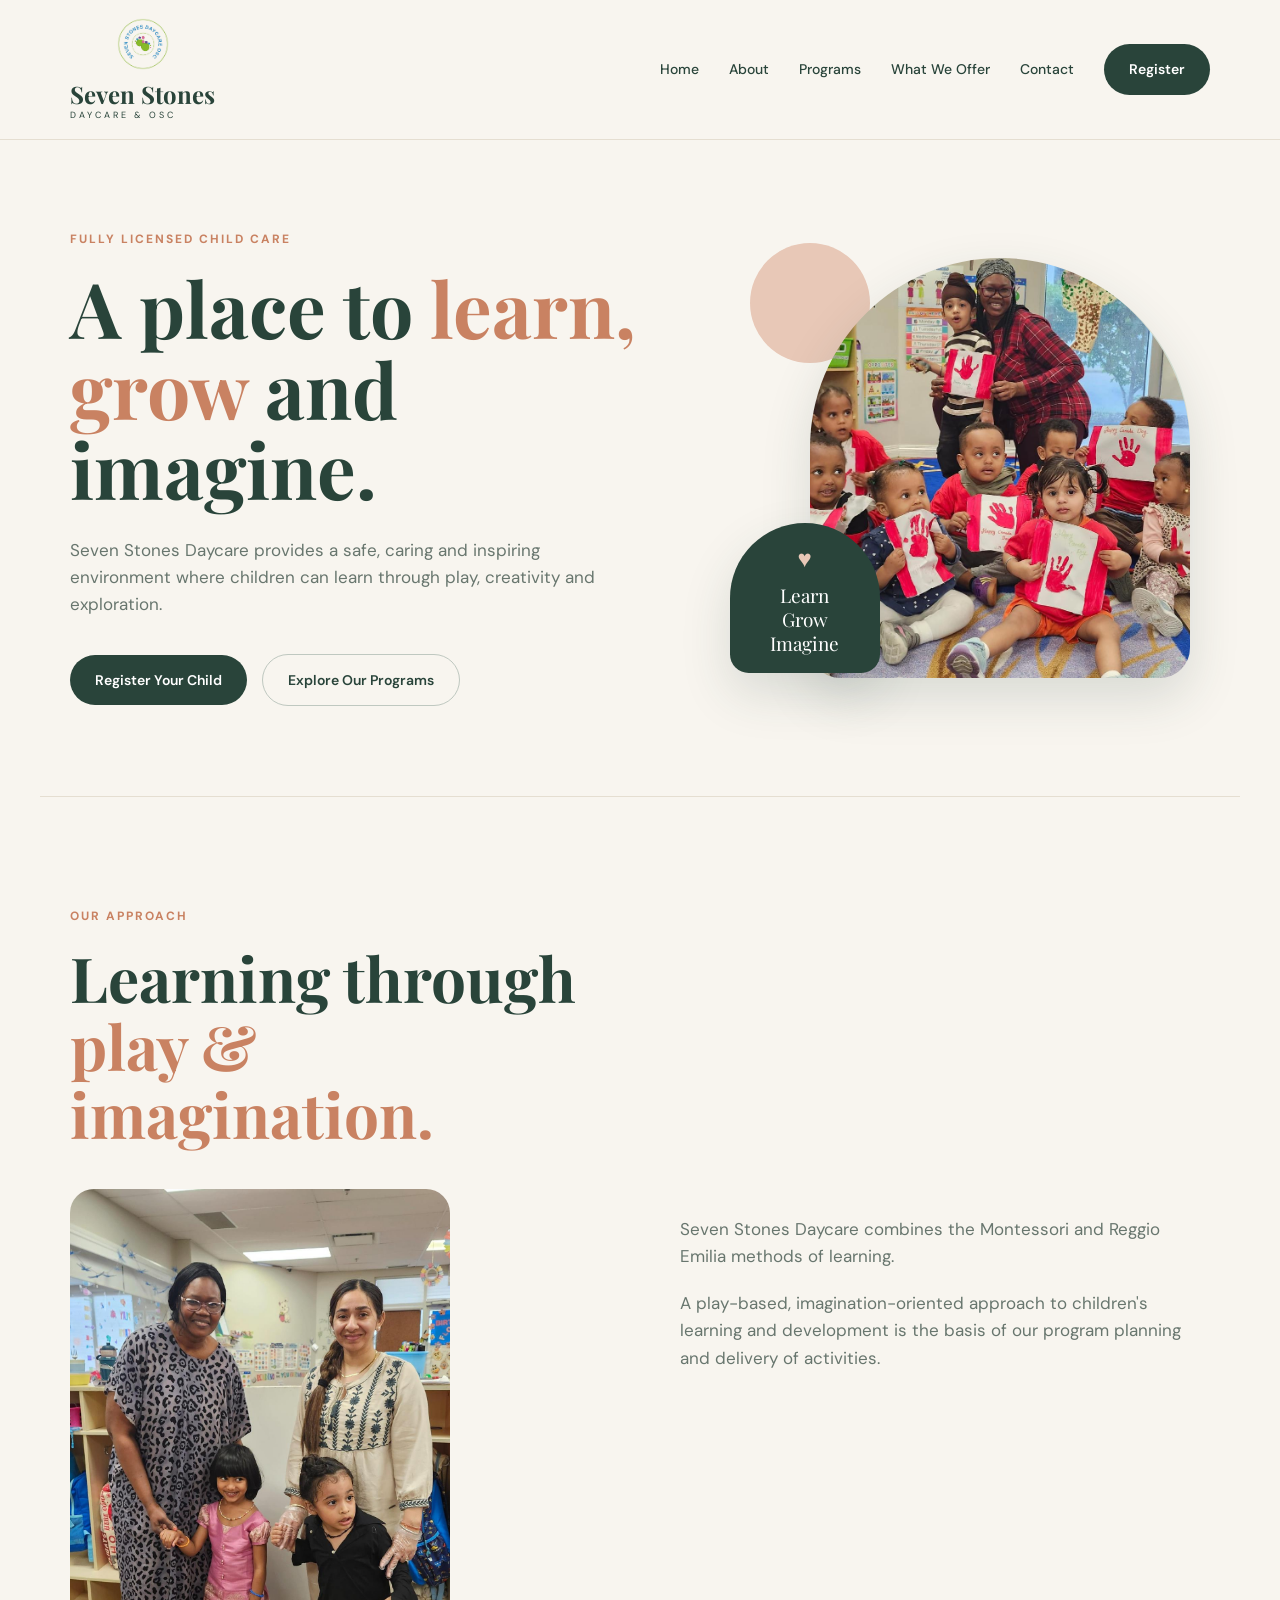
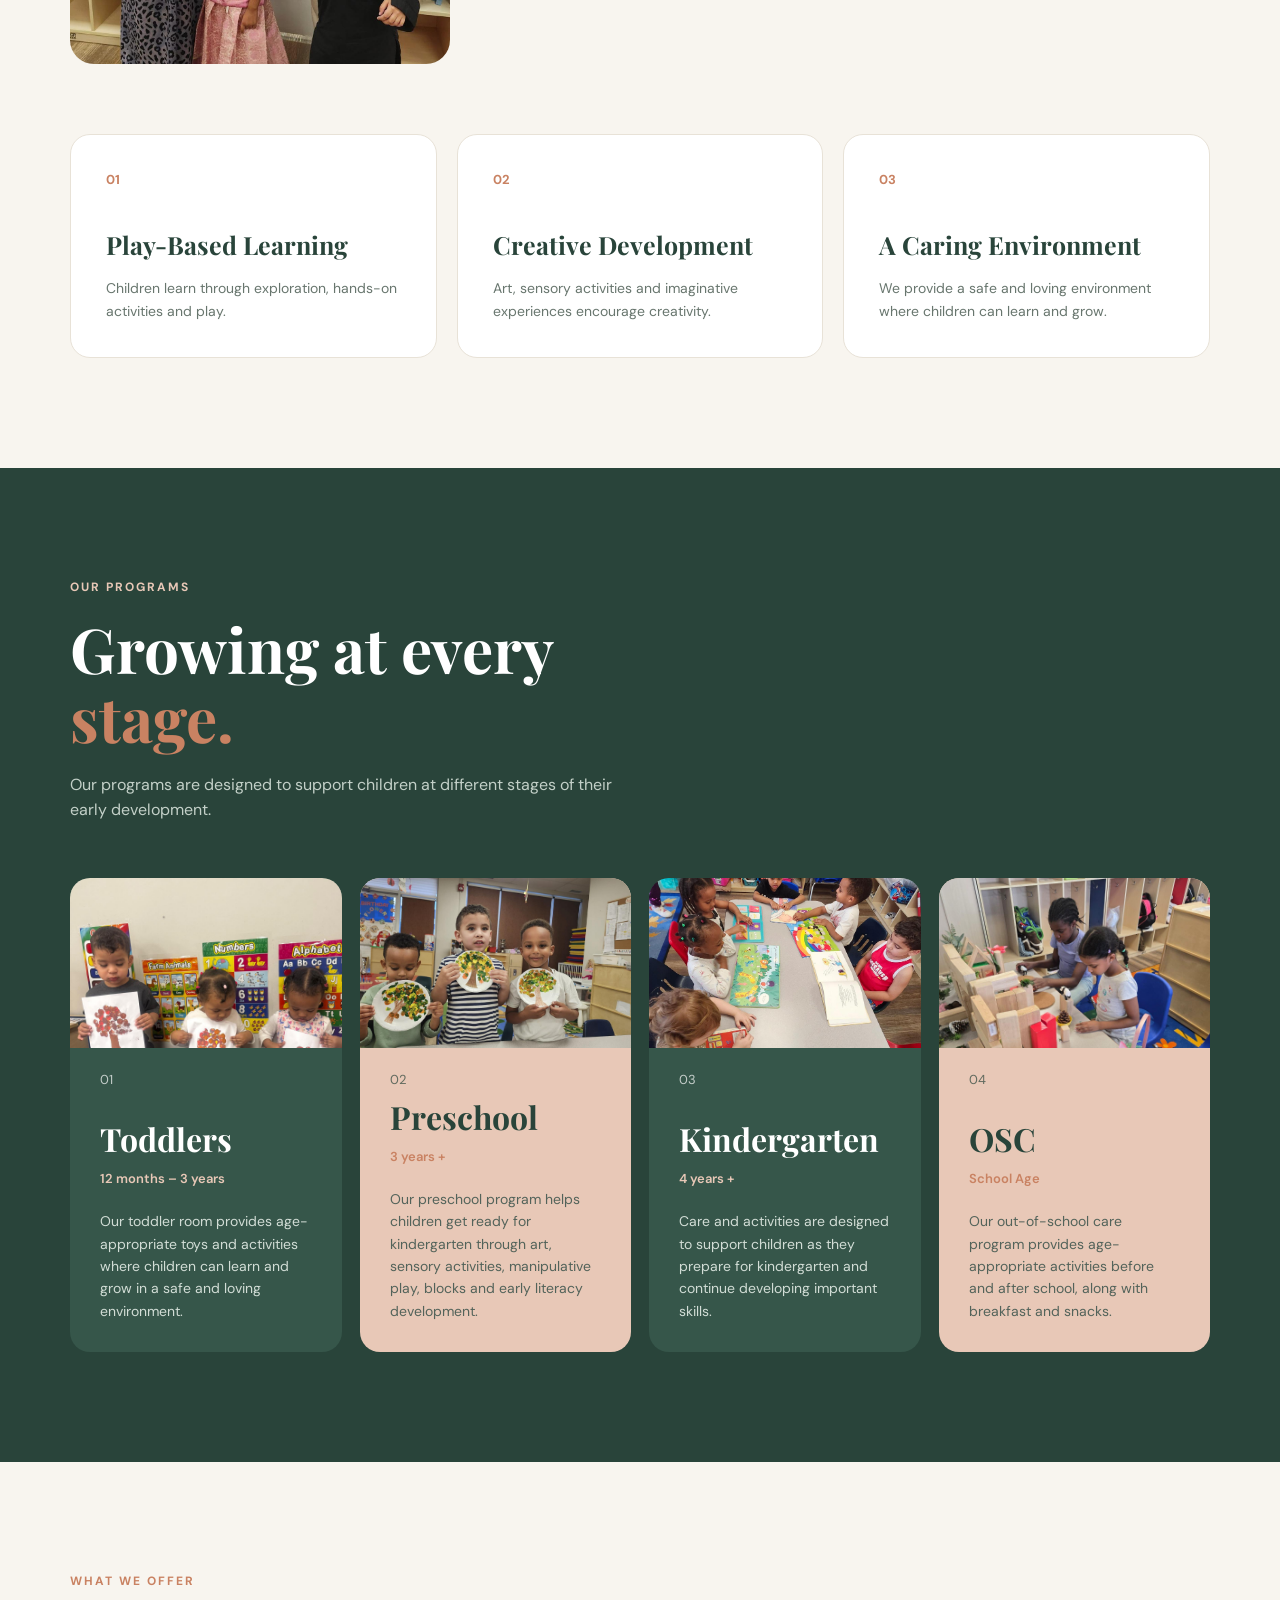
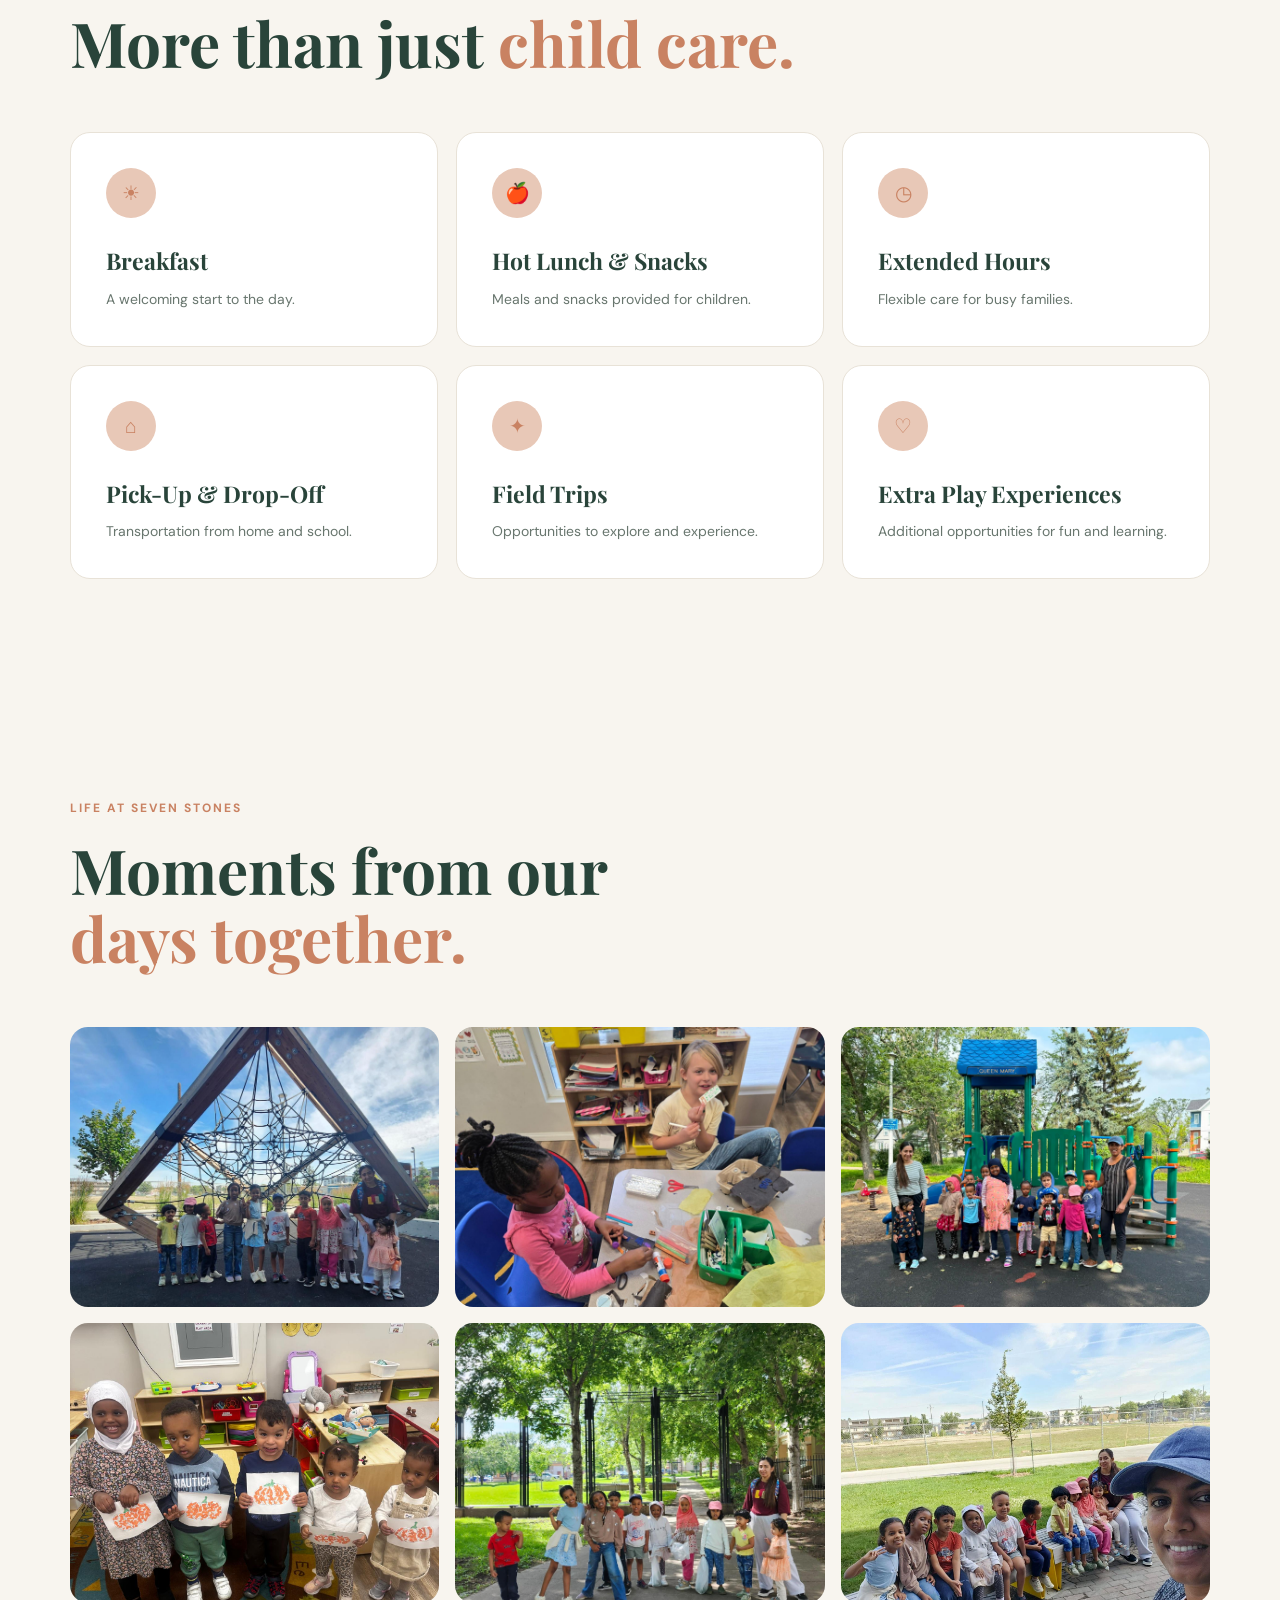
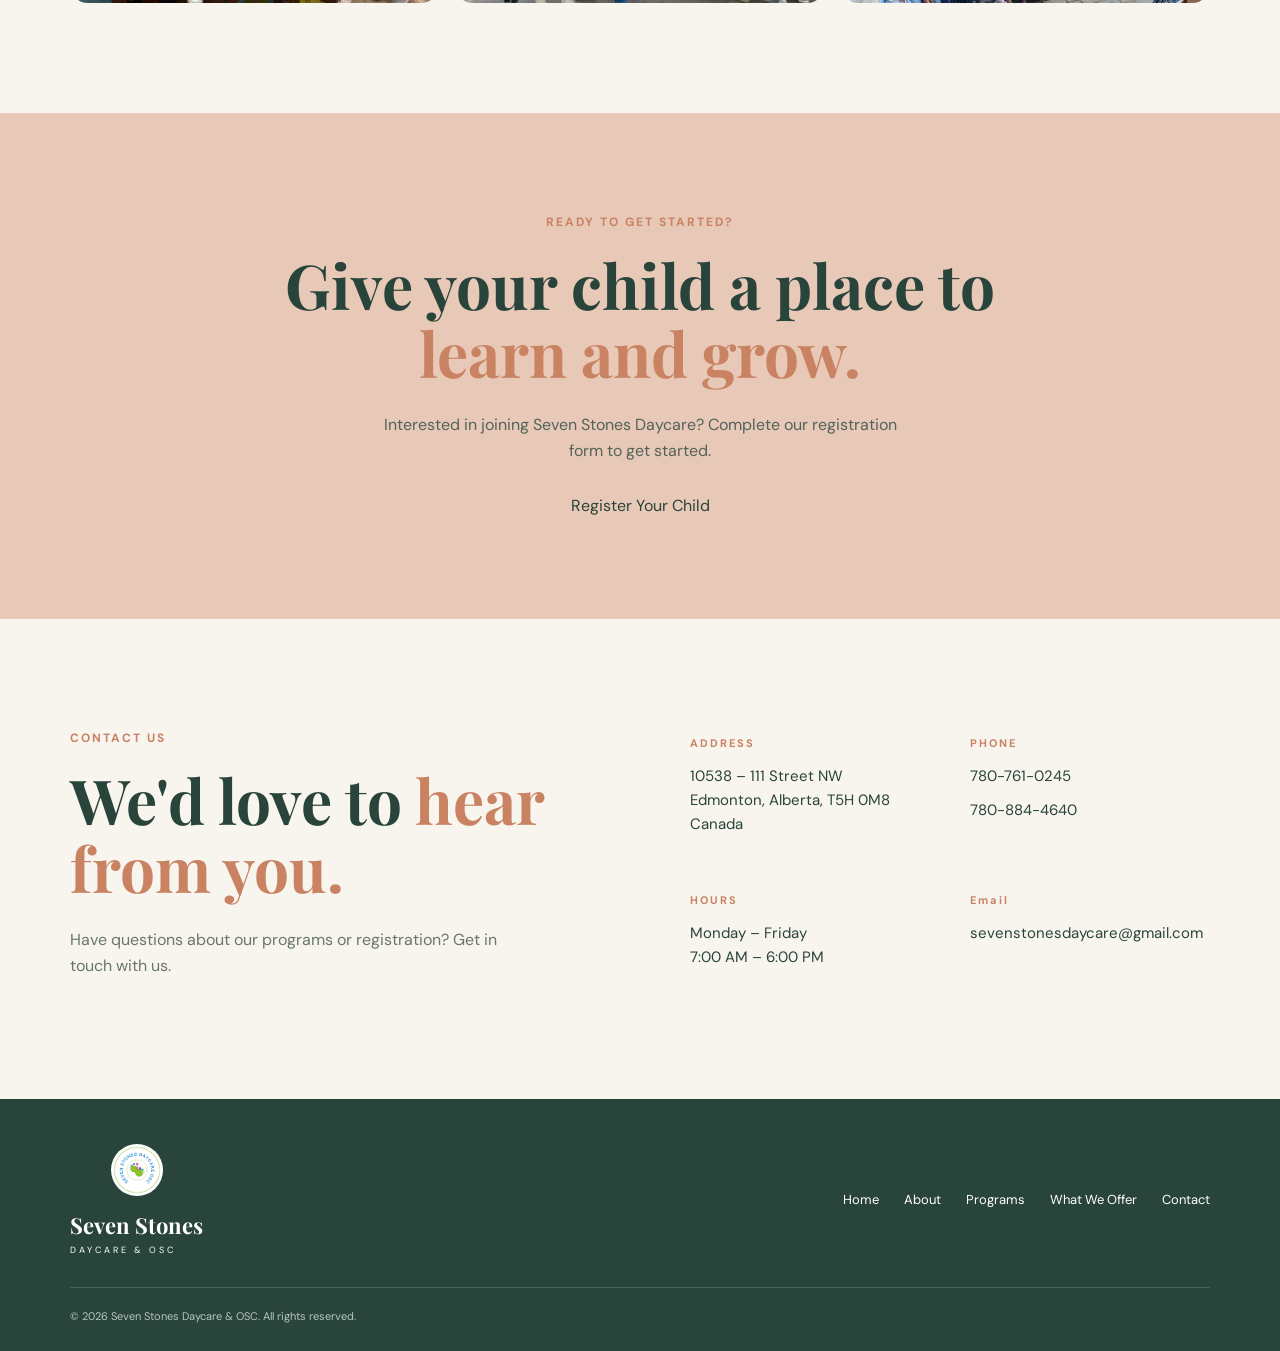
==== commit 9206afb8: "pics pushed second time." ====
--- a/Website/index.html
+++ b/Website/index.html
@@ -93,7 +93,7 @@
 
             <div class="hero-decoration">
 
-                <img src="images/Dimg8.jpeg" alt="Children holding handprint Canada Day flags" class="hero-img">
+                <img src="Dimg8.jpeg" alt="Children holding handprint Canada Day flags" class="hero-img">
 
                 <div class="circle circle-one"></div>
                 <div class="circle circle-two"></div>
@@ -125,7 +125,7 @@
                         <span>play & imagination.</span>
                     </h2>
                     
-                    <img src="images/Dimg7.jpeg" alt="Seven Stones staff with children" class="about-img" loading="lazy">
+                    <img src="Dimg7.jpeg" alt="Seven Stones staff with children" class="about-img" loading="lazy">
 
 
                 </div>
@@ -212,7 +212,7 @@
 
                 <article class="program-card">
 
-                    <img src="images/Dimg5.jpeg" alt="Toddlers showing their painted tree artwork" class="program-img" loading="lazy">
+                    <img src="Dimg5.jpeg" alt="Toddlers showing their painted tree artwork" class="program-img" loading="lazy">
 
                     <div class="program-number">01</div>
 
@@ -235,7 +235,7 @@
 
                 <article class="program-card featured">
 
-                    <img src="images/Dimg1.jpeg" alt="Children holding painted tree plates" class="program-img" loading="lazy">
+                    <img src="Dimg1.jpeg" alt="Children holding painted tree plates" class="program-img" loading="lazy">
                     
                     <div class="program-number">02</div>
 
@@ -259,7 +259,7 @@
 
                 <article class="program-card">
 
-                    <!-- Kindergarten --> <img src="images/Dimg6.jpeg" alt="Children reading books together at a table" class="program-img" loading="lazy">
+                    <!-- Kindergarten --> <img src="Dimg6.jpeg" alt="Children reading books together at a table" class="program-img" loading="lazy">
                     
                     <div class="program-number">03</div>
 
@@ -282,7 +282,7 @@
 
                 <article class="program-card featured">
 
-                    <img src="images/Dimg4.jpeg" alt="School-age children building with wooden blocks" class="program-img" loading="lazy">
+                    <img src="Dimg4.jpeg" alt="School-age children building with wooden blocks" class="program-img" loading="lazy">
  
                     <div class="program-number">04</div>
 
@@ -374,12 +374,12 @@
                 <h2>Moments from our <span>days together.</span></h2>
             </div>
             <div class="gallery-grid">
-                <img src="images/Dimg9.jpeg"  alt="Field trip to the climbing structure at the playground" loading="lazy">
-                <img src="images/Dimg2.jpeg"  alt="Children doing crafts at the art table" loading="lazy">
-                <img src="images/Dimg12.jpeg" alt="Children and staff at the neighbourhood playground" loading="lazy">
-                <img src="images/Dimg3.jpeg"  alt="Toddlers with their paper pumpkin art" loading="lazy">
-                <img src="images/Dimg10.jpeg" alt="Children on a walk through the park" loading="lazy">
-                <img src="images/Dimg11.jpeg" alt="Children resting on a bench during a field trip" loading="lazy">
+                <img src="Dimg9.jpeg"  alt="Field trip to the climbing structure at the playground" loading="lazy">
+                <img src="Dimg2.jpeg"  alt="Children doing crafts at the art table" loading="lazy">
+                <img src="Dimg12.jpeg" alt="Children and staff at the neighbourhood playground" loading="lazy">
+                <img src="Dimg3.jpeg"  alt="Toddlers with their paper pumpkin art" loading="lazy">
+                <img src="Dimg10.jpeg" alt="Children on a walk through the park" loading="lazy">
+                <img src="Dimg11.jpeg" alt="Children resting on a bench during a field trip" loading="lazy">
             </div>
         </section>
 
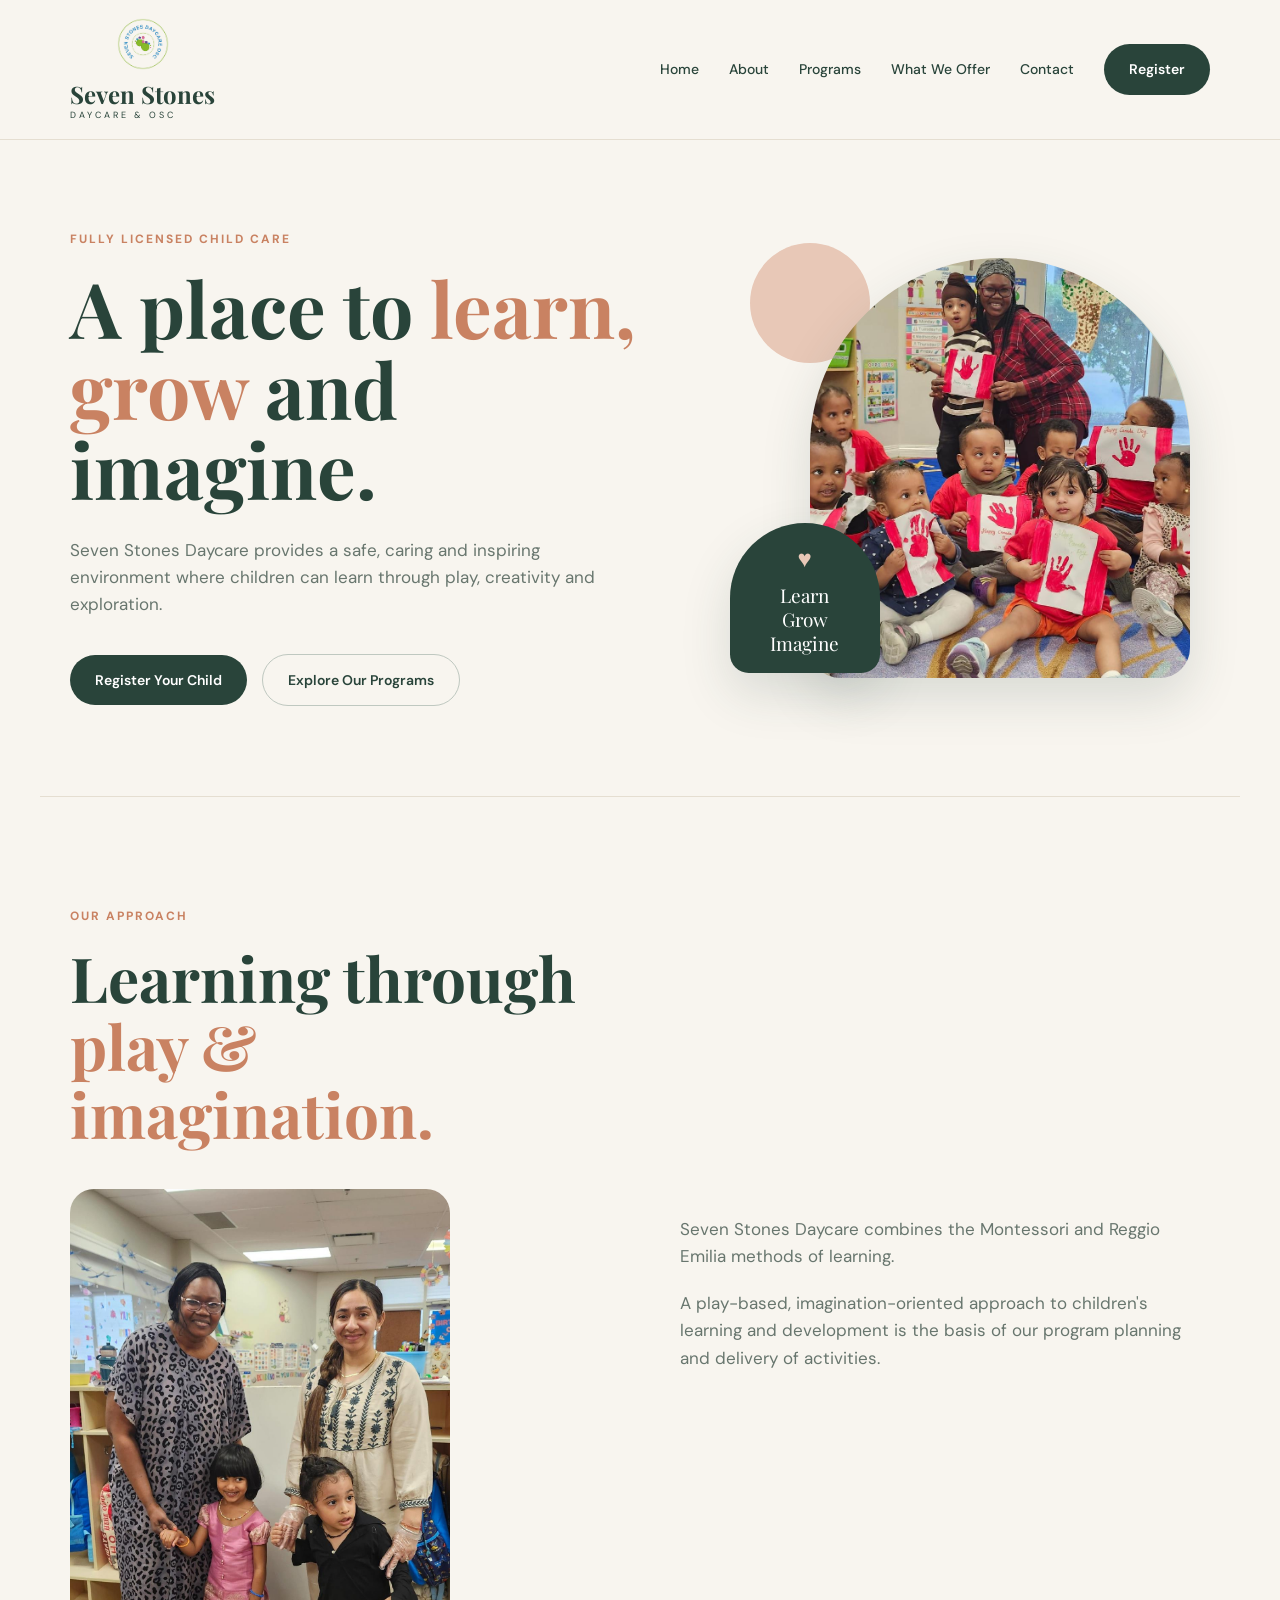
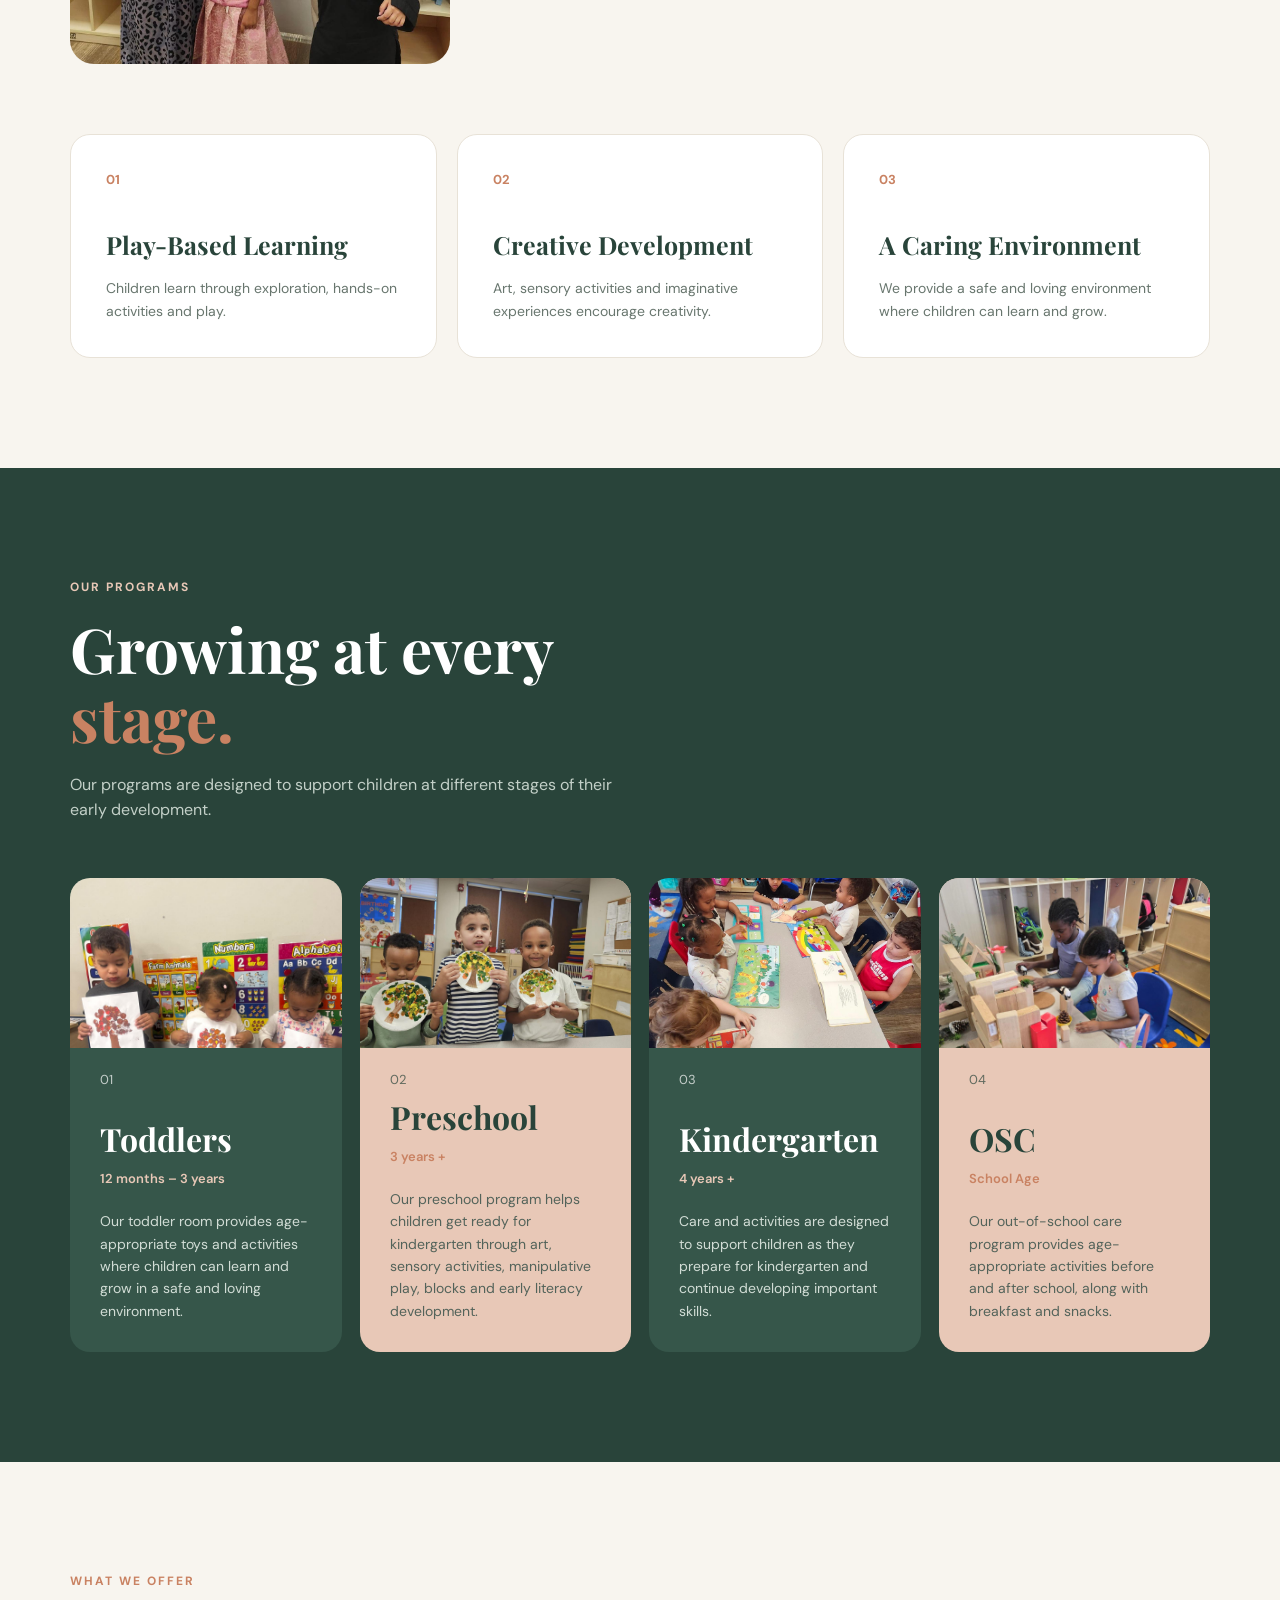
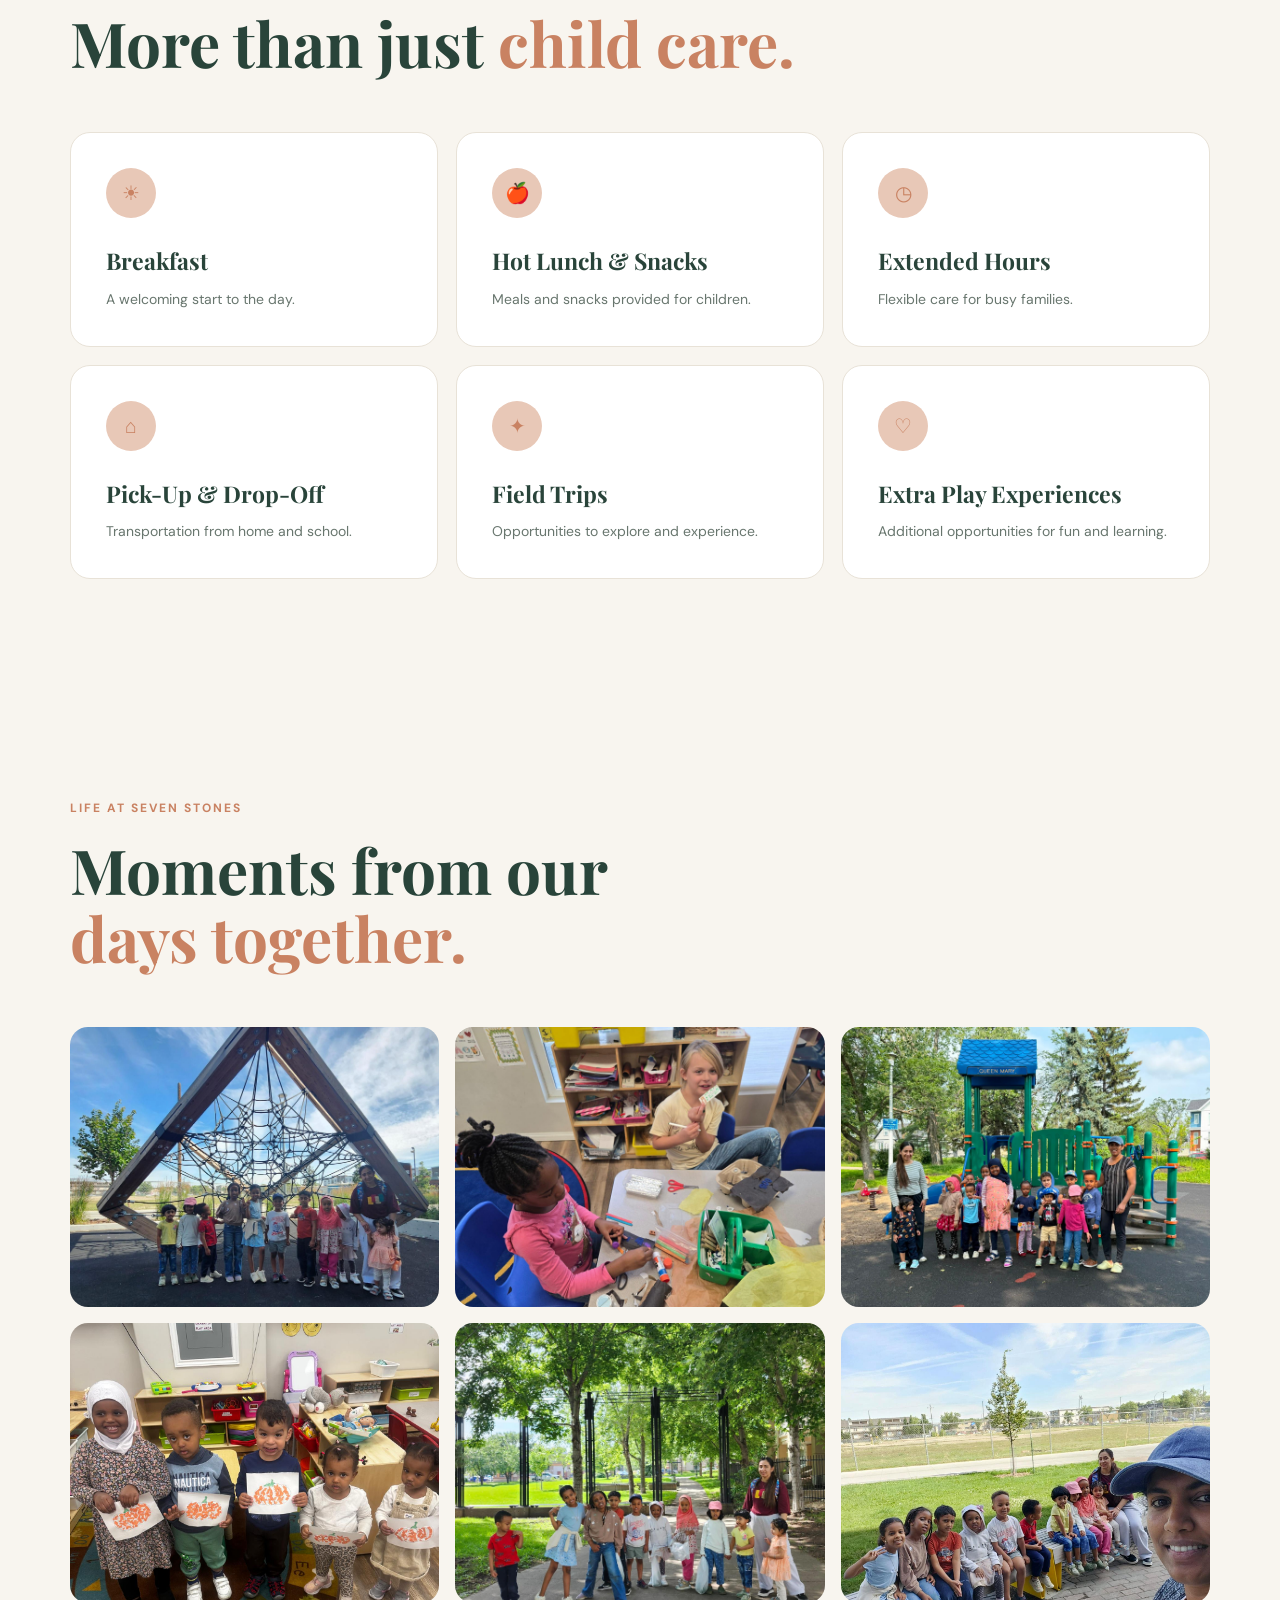
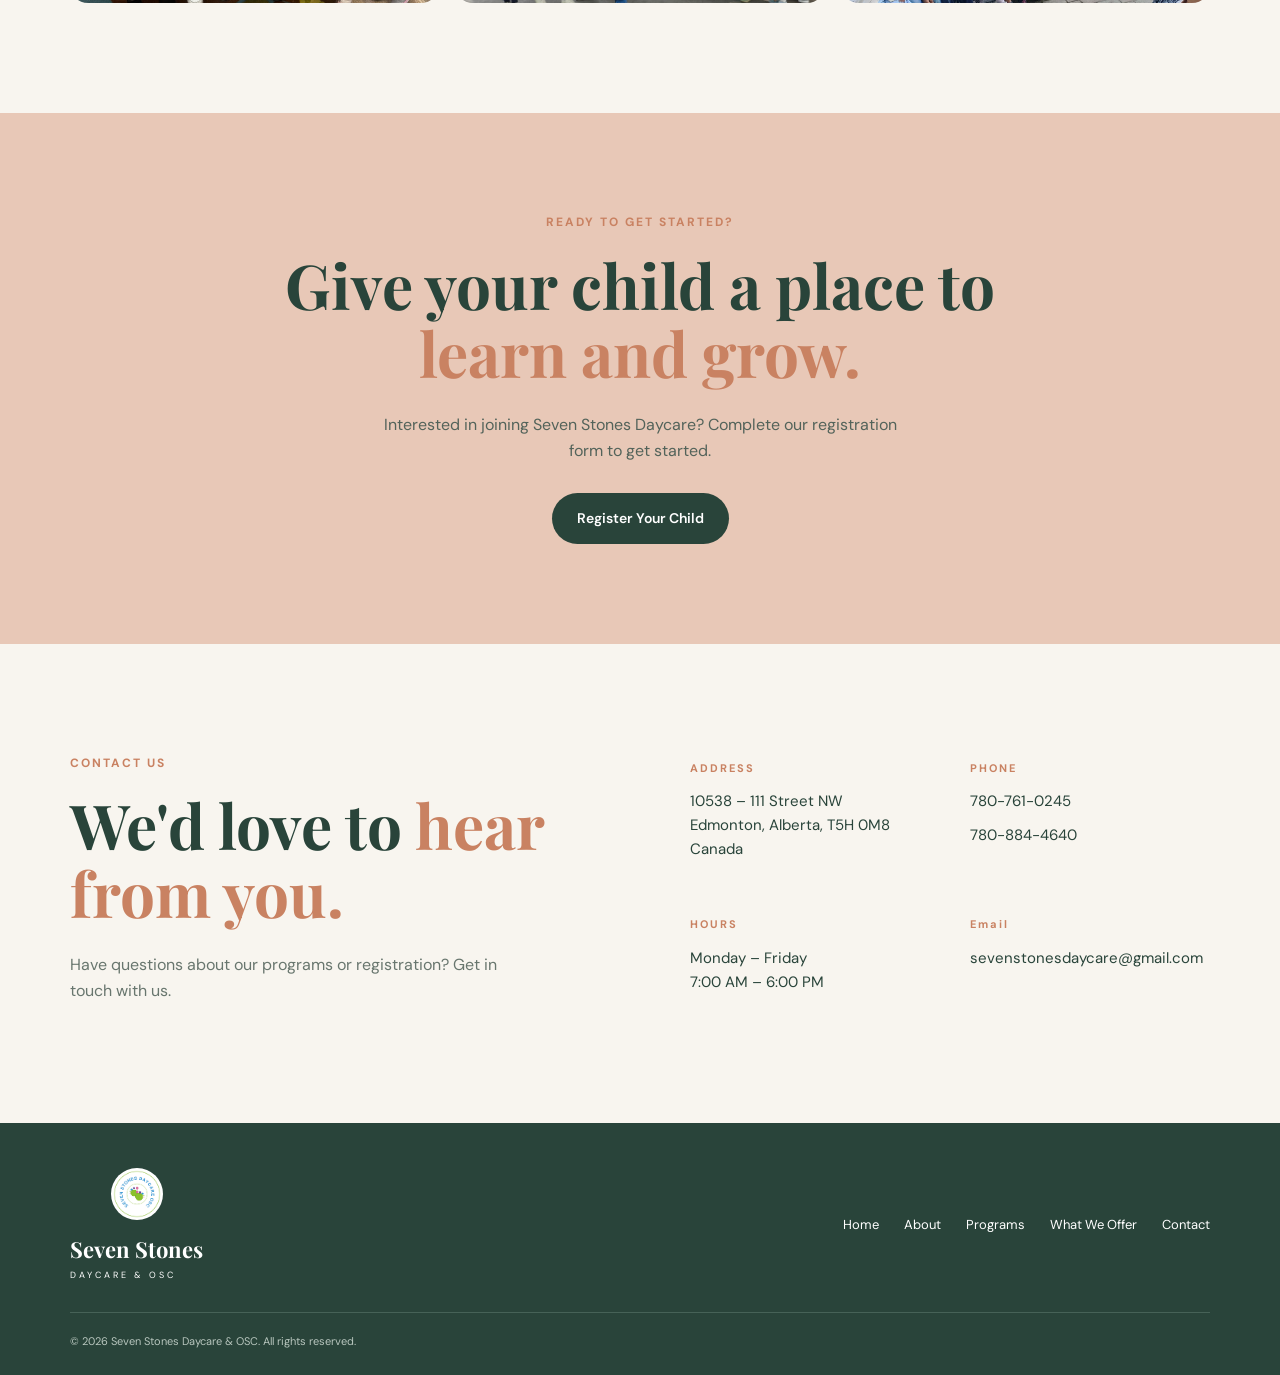
==== commit 79d005f9: "button register" ====
--- a/Website/index.html
+++ b/Website/index.html
@@ -405,7 +405,7 @@
                 </p>
 
                 <a href="https://web.kinderlogix.com/registration.php?cid=2212"
-   target="_blank" rel="noopener noreferrer" class="register-btn">
+   target="_blank" rel="noopener noreferrer" class="primary-button">
                     Register Your Child
                 </a>
 
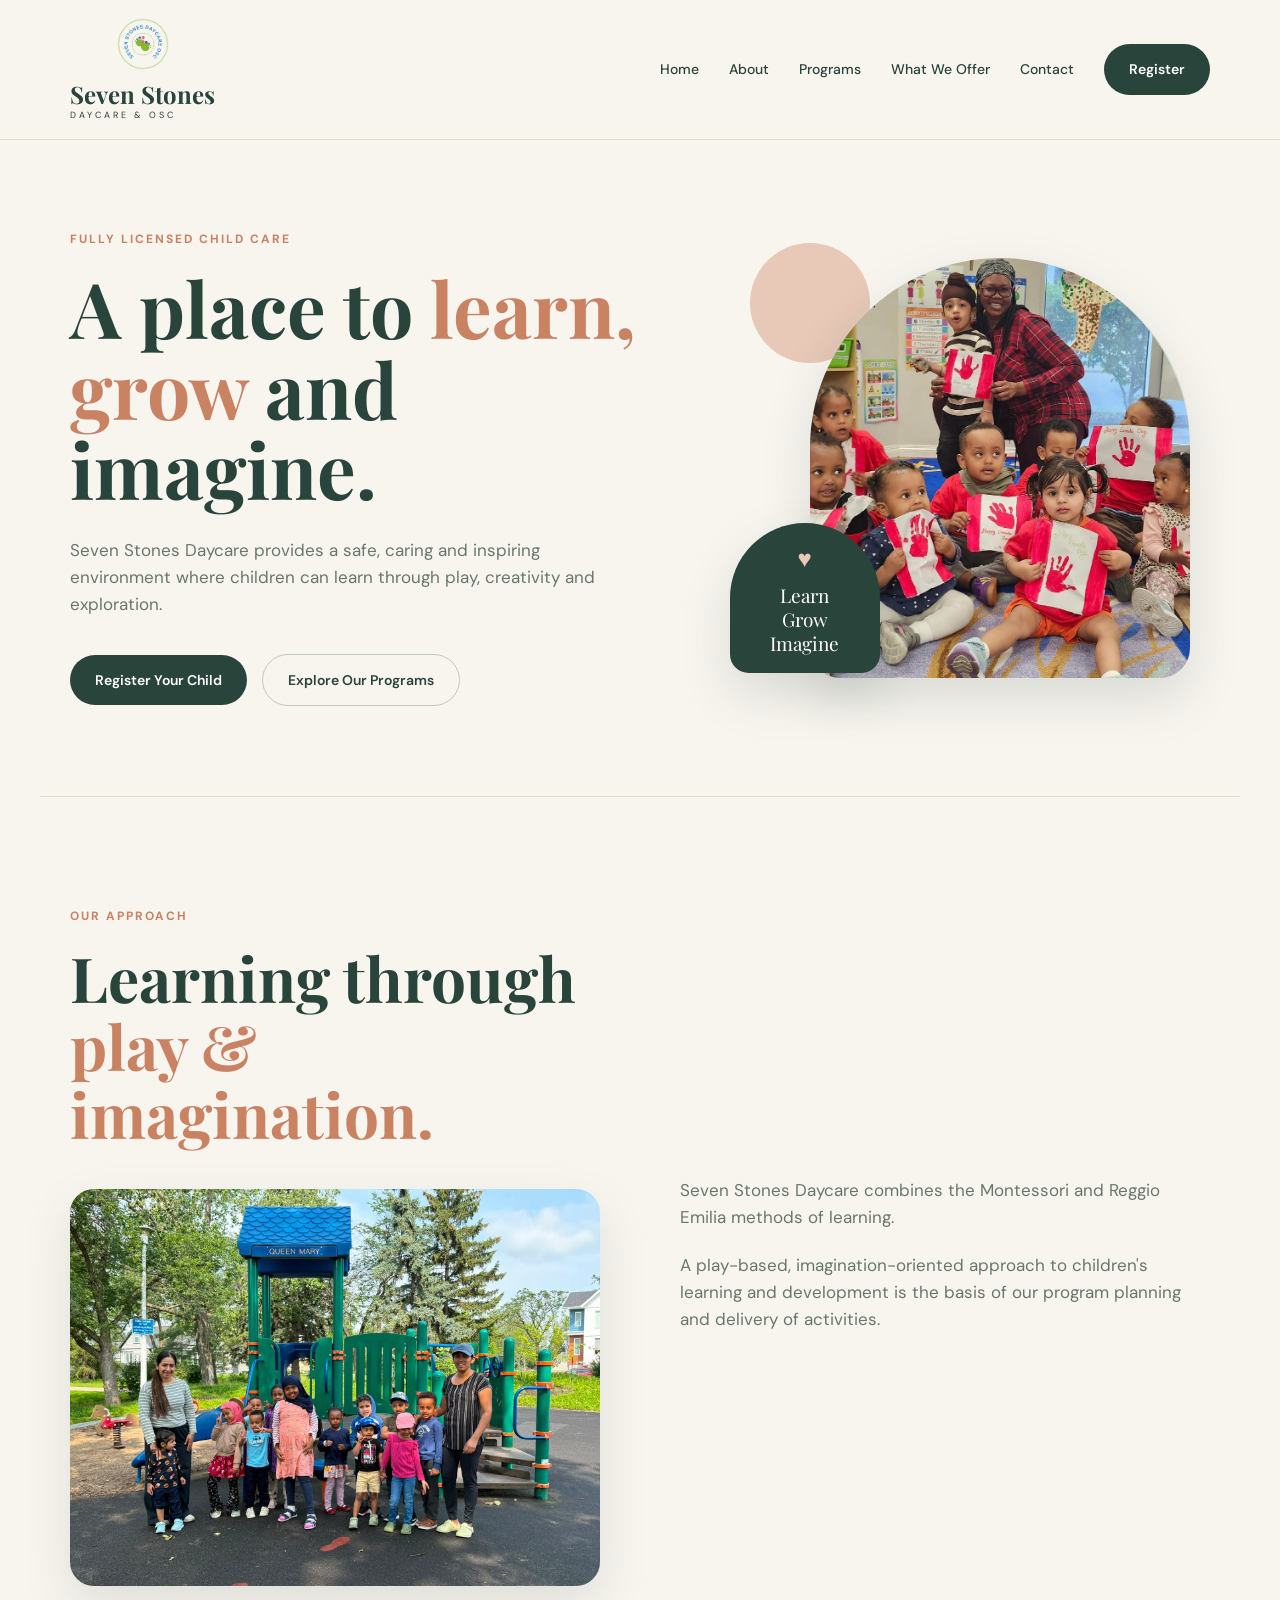
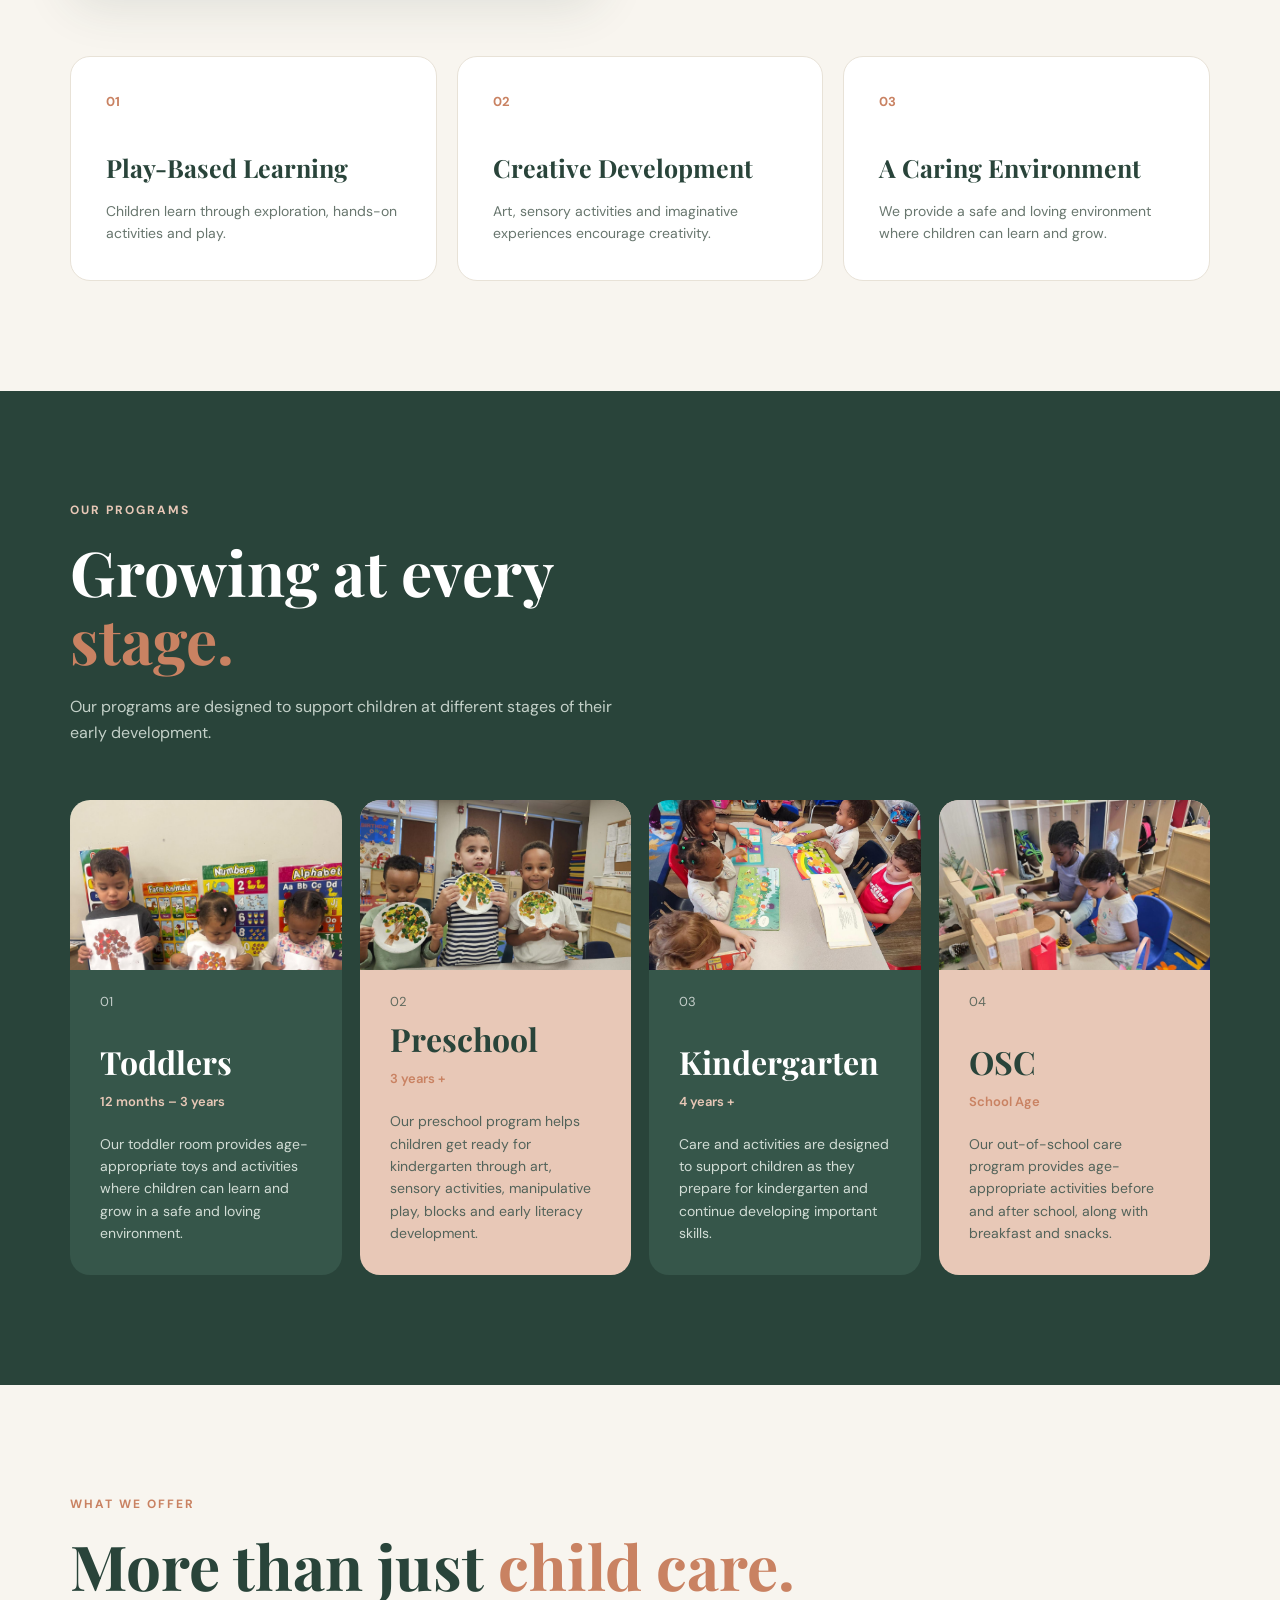
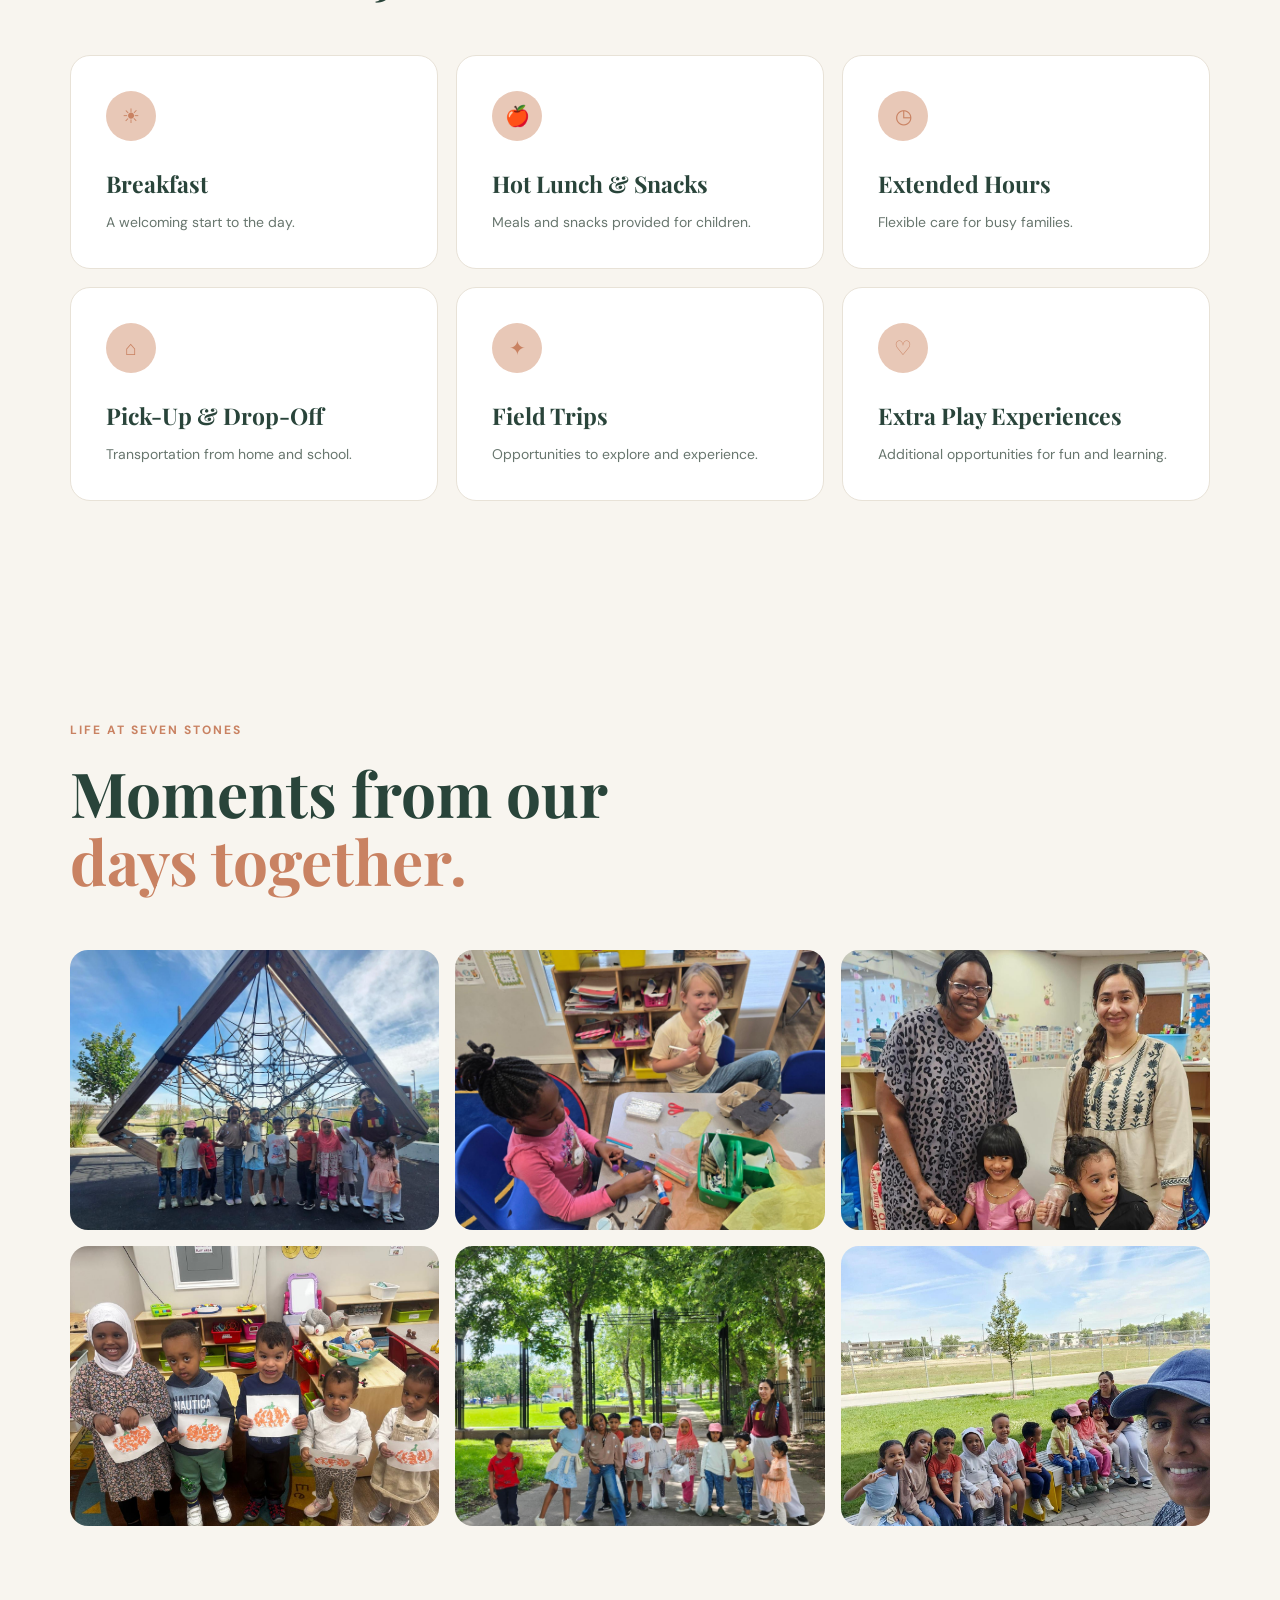
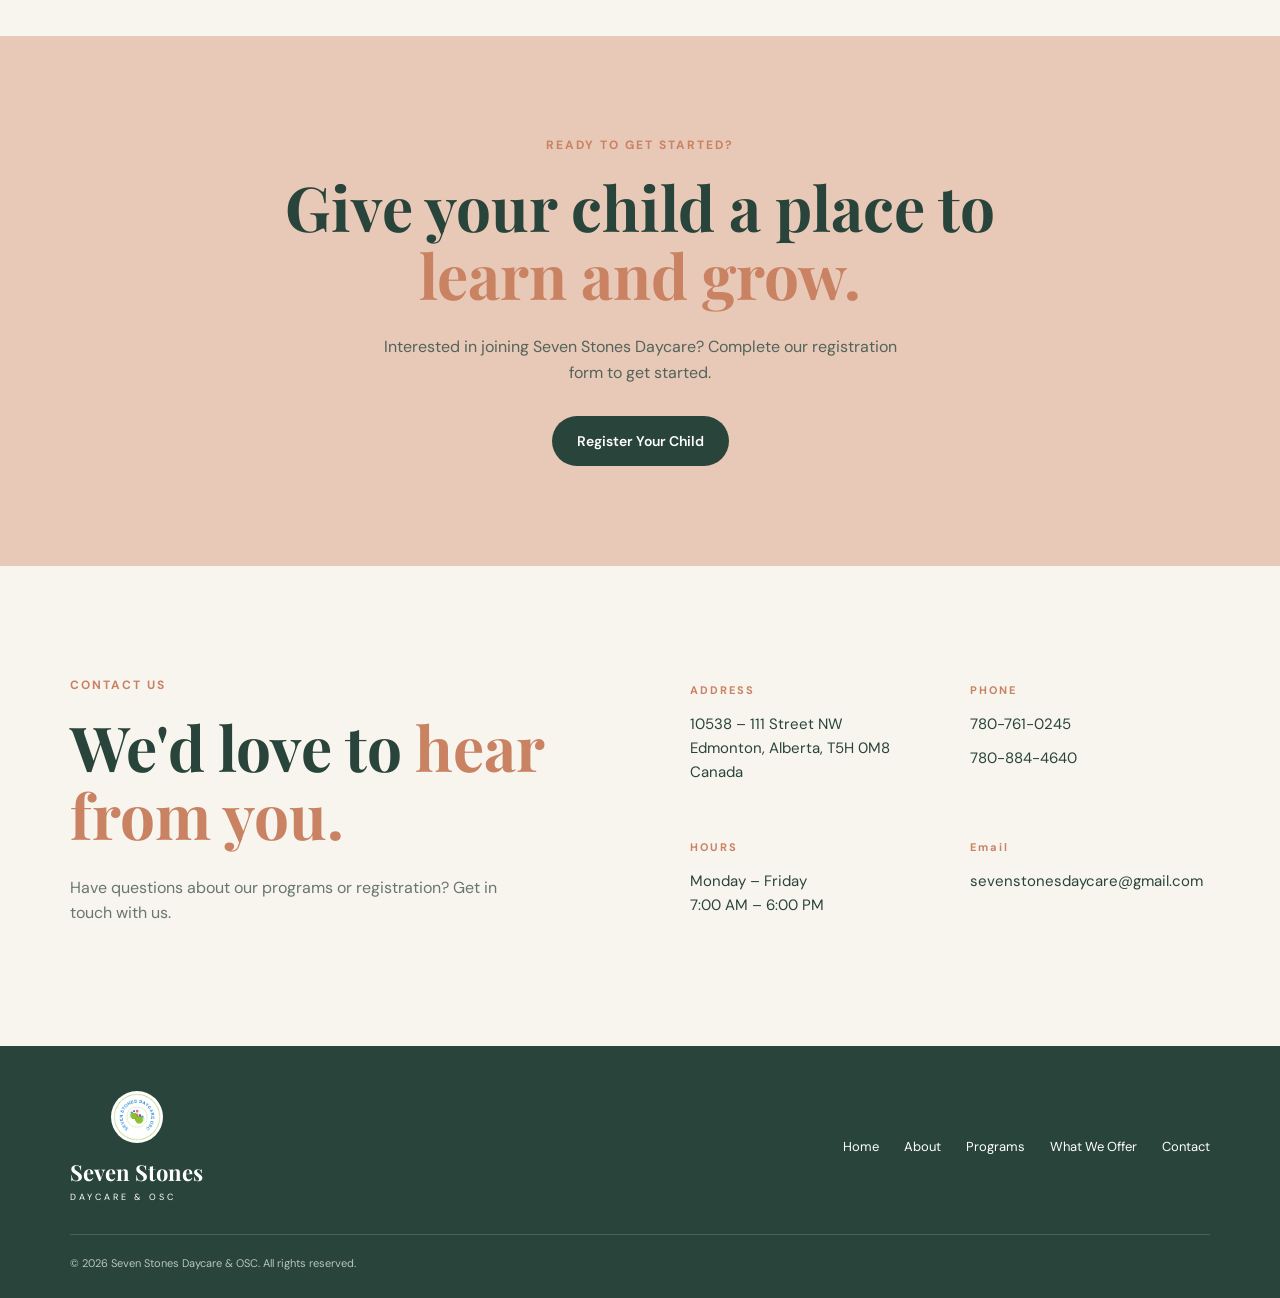
==== commit 5466ff20: "pics flipped" ====
--- a/Website/index.html
+++ b/Website/index.html
@@ -125,7 +125,7 @@
                         <span>play & imagination.</span>
                     </h2>
                     
-                    <img src="Dimg7.jpeg" alt="Seven Stones staff with children" class="about-img" loading="lazy">
+                    <img src="Dimg12.jpeg" alt="Seven Stones staff with children" class="about-img" loading="lazy">
 
 
                 </div>
@@ -376,7 +376,7 @@
             <div class="gallery-grid">
                 <img src="Dimg9.jpeg"  alt="Field trip to the climbing structure at the playground" loading="lazy">
                 <img src="Dimg2.jpeg"  alt="Children doing crafts at the art table" loading="lazy">
-                <img src="Dimg12.jpeg" alt="Children and staff at the neighbourhood playground" loading="lazy">
+                <img src="Dimg7.jpeg" alt="Children and staff at the neighbourhood playground" loading="lazy">
                 <img src="Dimg3.jpeg"  alt="Toddlers with their paper pumpkin art" loading="lazy">
                 <img src="Dimg10.jpeg" alt="Children on a walk through the park" loading="lazy">
                 <img src="Dimg11.jpeg" alt="Children resting on a bench during a field trip" loading="lazy">
--- a/Website/style.css
+++ b/Website/style.css
@@ -54,8 +54,8 @@
     top: 0;
     z-index: 1000;
 
-    background-color: rgba(248, 245, 239, 0.95);
-
+    background-color: rgba(248, 245, 239, 0.98);
+    backdrop-filter: blur(10px);
     border-bottom: 1px solid #E5DED1;
 }
 
@@ -1071,12 +1071,13 @@
 
 .about-img {
     width: 100%;
-    max-width: 380px;
-    aspect-ratio: 4 / 5;
+    max-width: 100%;
+    aspect-ratio: 4 / 3;
     object-fit: cover;
-    object-position: center top;
+    object-position: center 65%;
     border-radius: 24px;
     margin-top: 40px;
+    box-shadow: 0 20px 50px rgba(41,68,58,0.12);
 }
 
 /* Programs: photo bleeds to the top edge of each card */
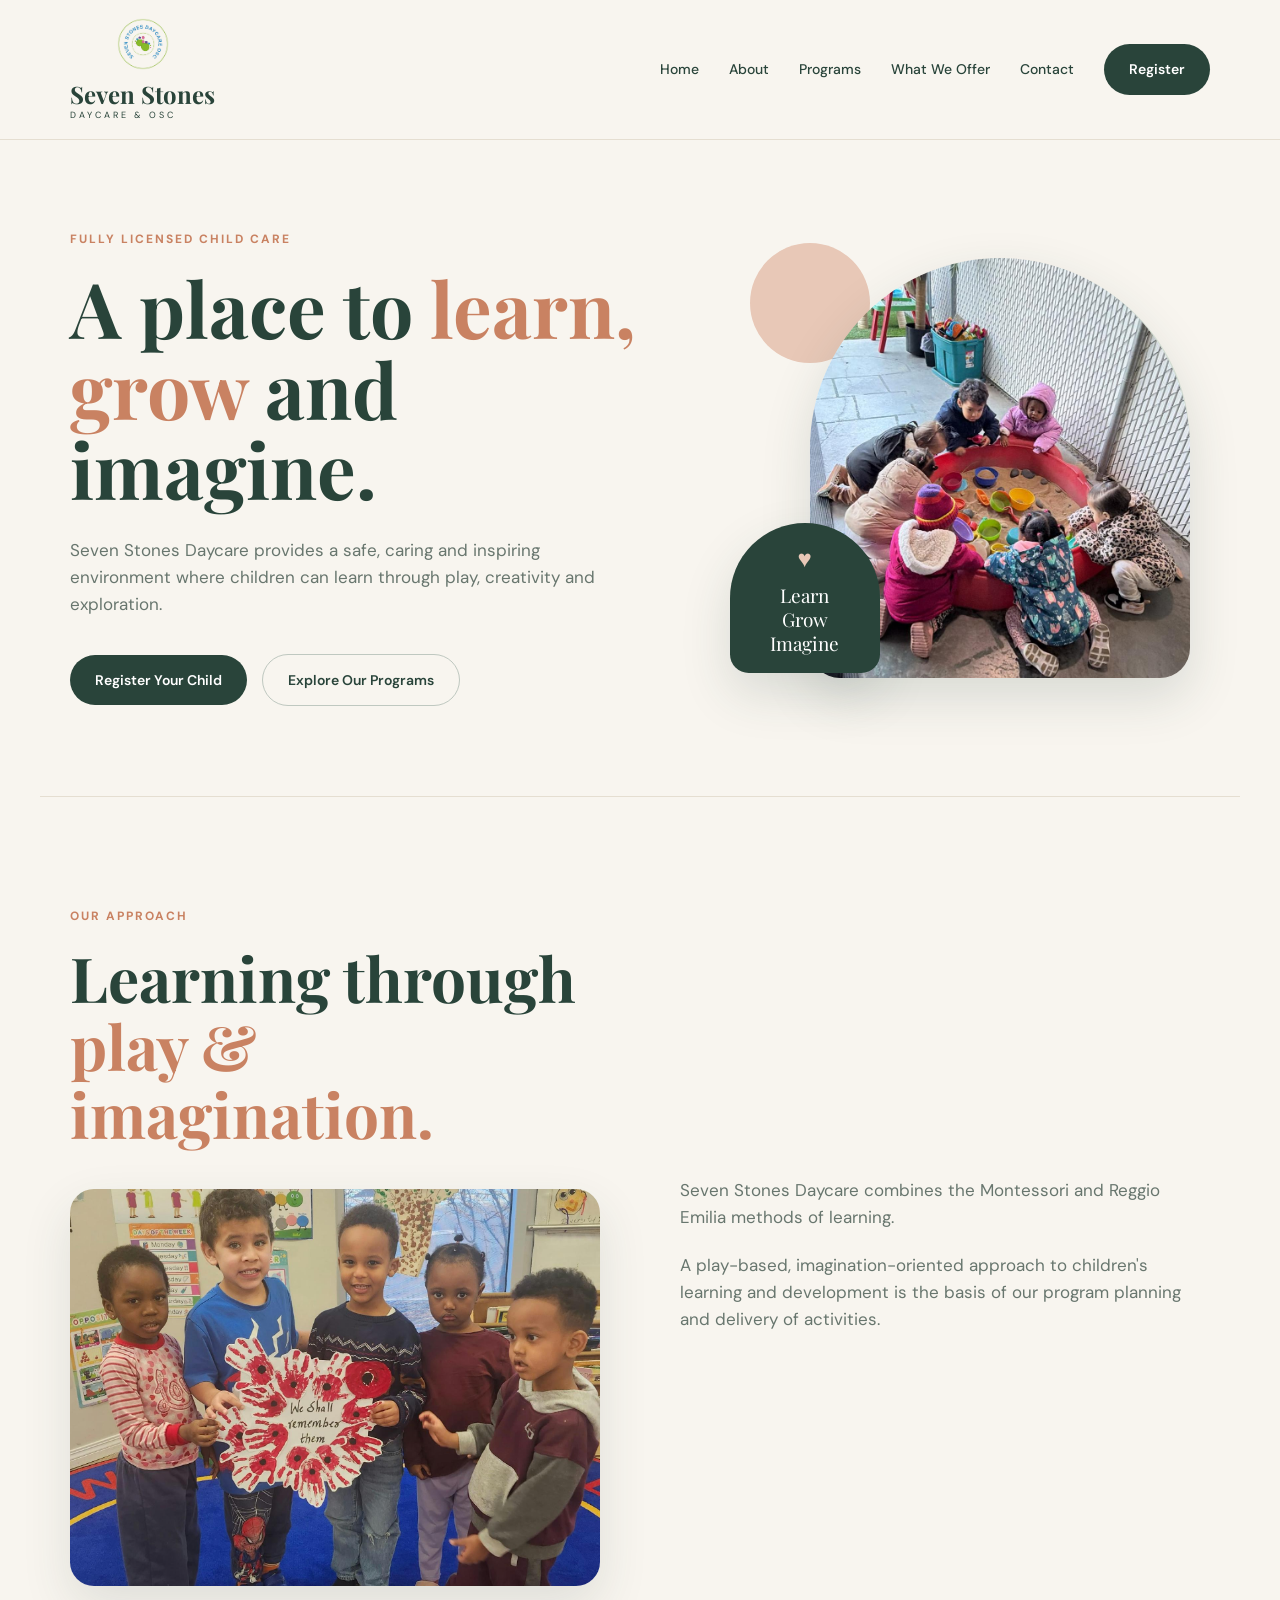
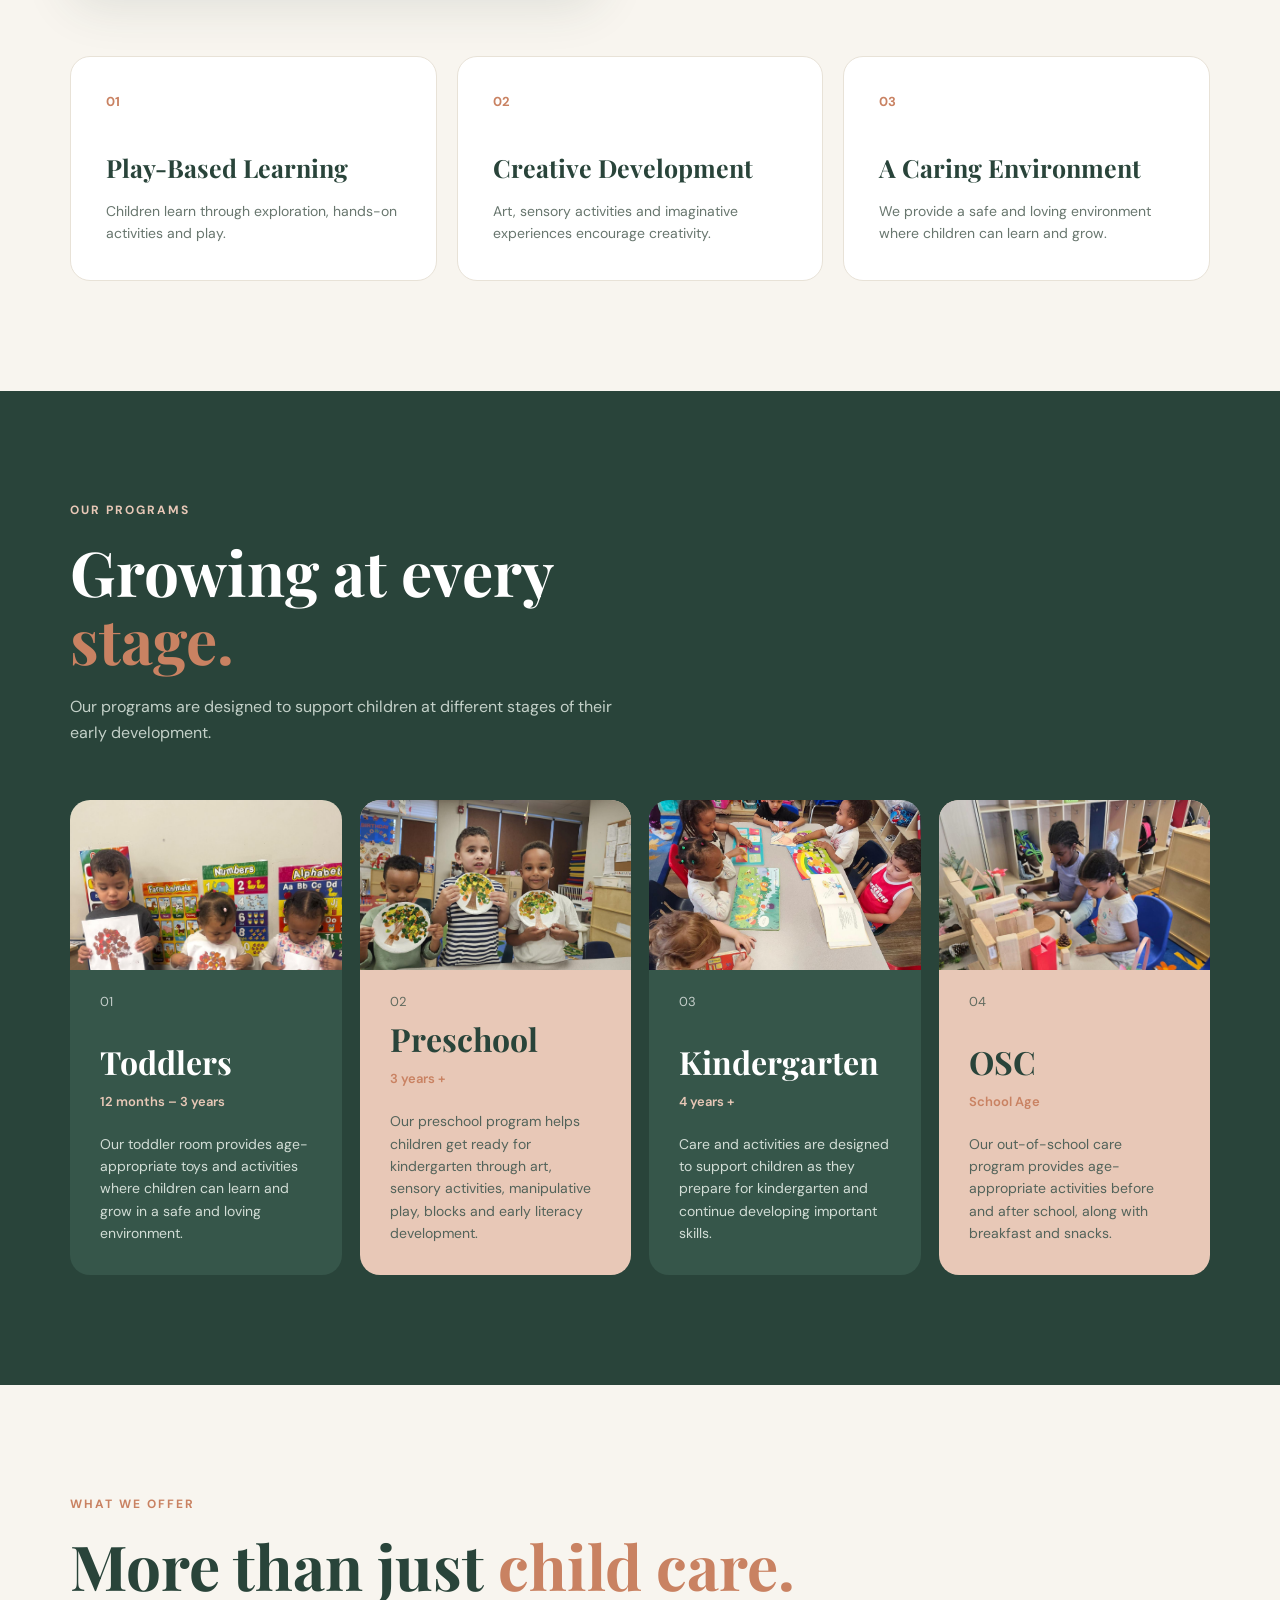
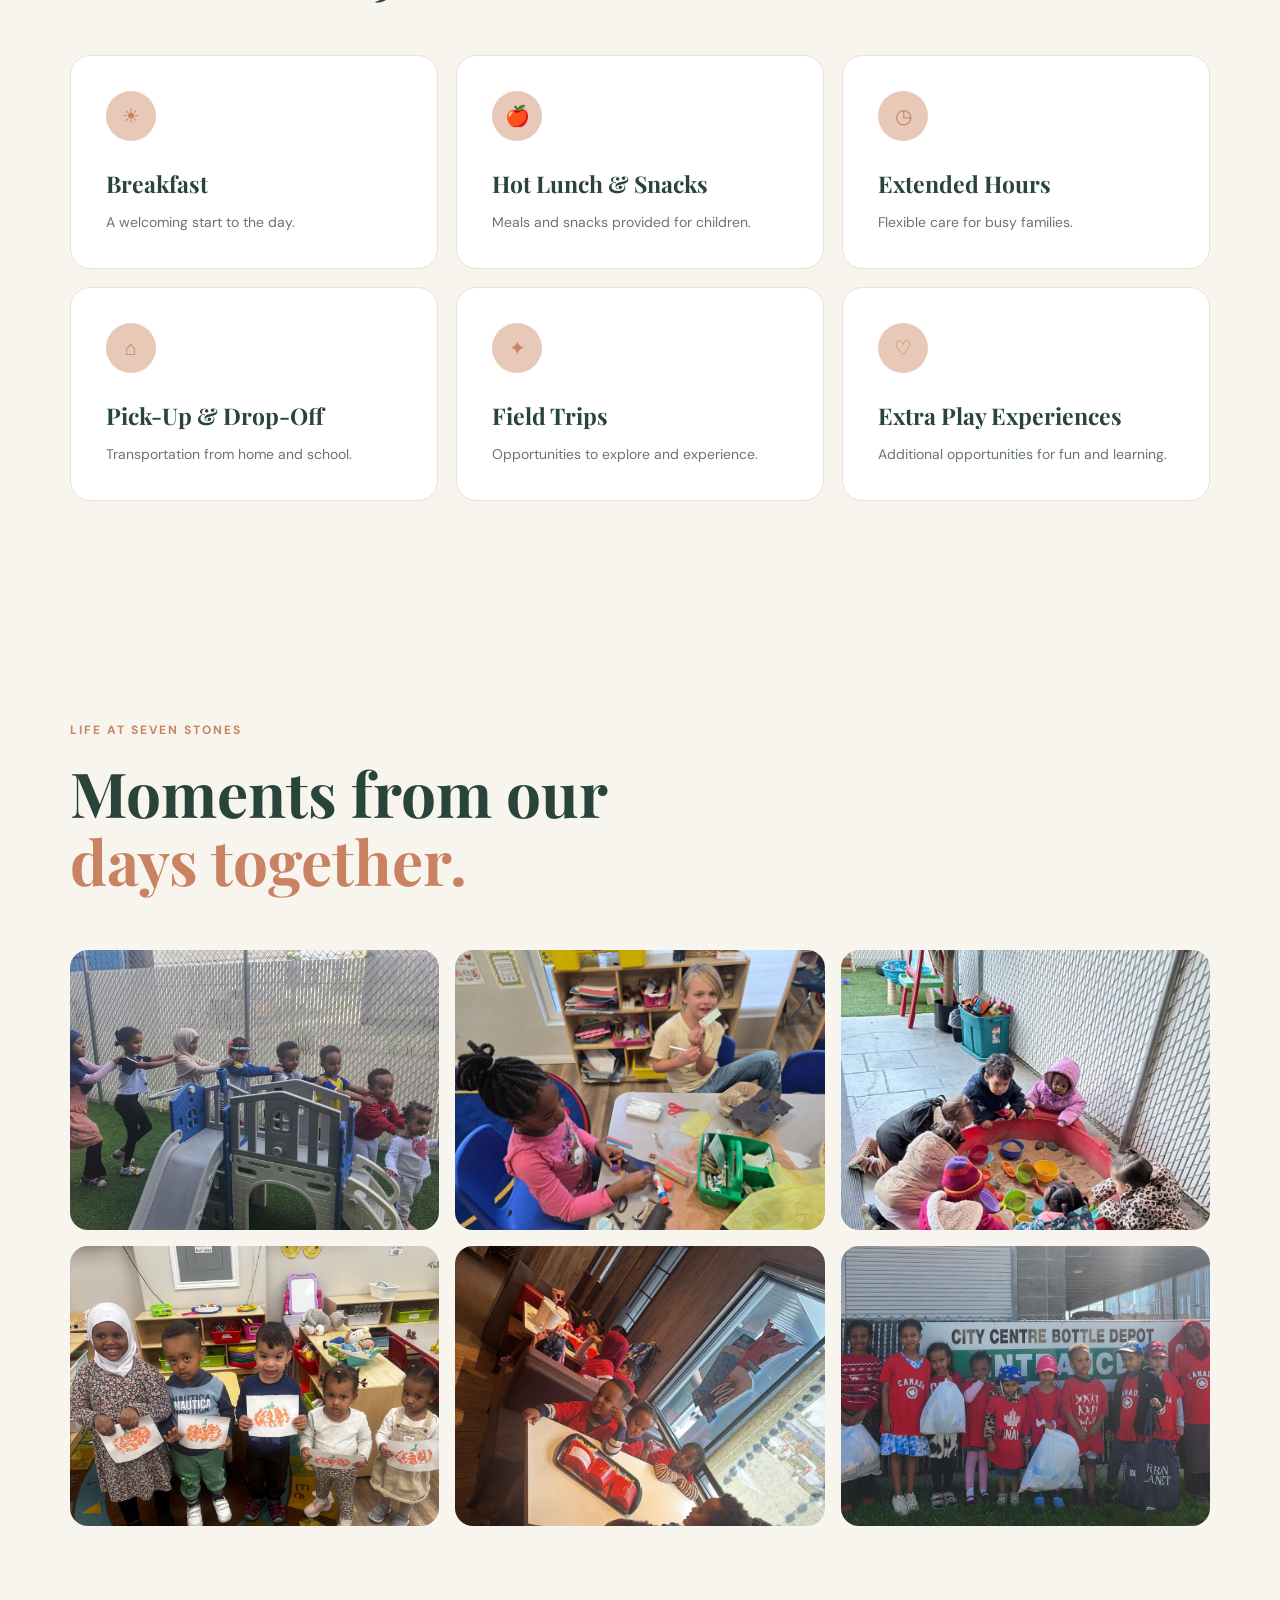
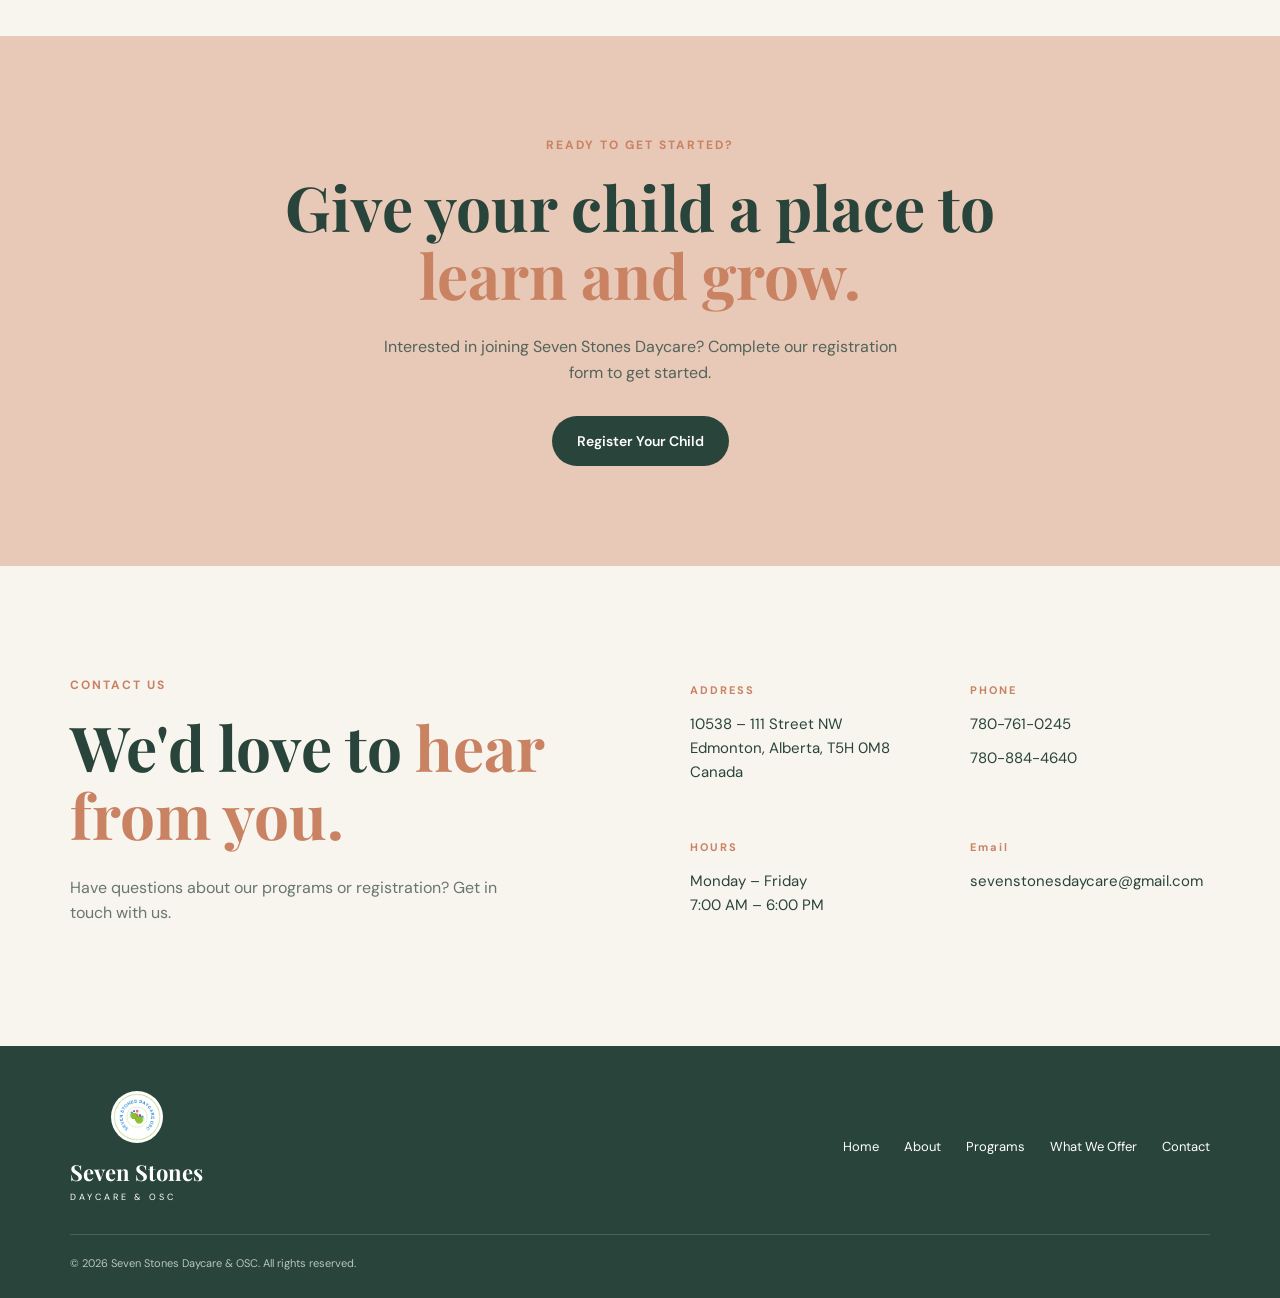
==== commit 284957e7: "chnaged pictures pushed" ====
--- a/Website/index.html
+++ b/Website/index.html
@@ -93,7 +93,7 @@
 
             <div class="hero-decoration">
 
-                <img src="Dimg8.jpeg" alt="Children holding handprint Canada Day flags" class="hero-img">
+                <img src="Dimg13.jpeg" alt="Children holding handprint Canada Day flags" class="hero-img">
 
                 <div class="circle circle-one"></div>
                 <div class="circle circle-two"></div>
@@ -125,7 +125,7 @@
                         <span>play & imagination.</span>
                     </h2>
                     
-                    <img src="Dimg12.jpeg" alt="Seven Stones staff with children" class="about-img" loading="lazy">
+                    <img src="Dimg14.jpeg" alt="Seven Stones staff with children" class="about-img" loading="lazy">
 
 
                 </div>
@@ -374,12 +374,12 @@
                 <h2>Moments from our <span>days together.</span></h2>
             </div>
             <div class="gallery-grid">
-                <img src="Dimg9.jpeg"  alt="Field trip to the climbing structure at the playground" loading="lazy">
+                <img src="Dimg17.jpeg"  alt="Field trip to the climbing structure at the playground" loading="lazy">
                 <img src="Dimg2.jpeg"  alt="Children doing crafts at the art table" loading="lazy">
-                <img src="Dimg7.jpeg" alt="Children and staff at the neighbourhood playground" loading="lazy">
+                <img src="Dimg13.jpeg" alt="Children and staff at the neighbourhood playground" loading="lazy">
                 <img src="Dimg3.jpeg"  alt="Toddlers with their paper pumpkin art" loading="lazy">
-                <img src="Dimg10.jpeg" alt="Children on a walk through the park" loading="lazy">
-                <img src="Dimg11.jpeg" alt="Children resting on a bench during a field trip" loading="lazy">
+                <img src="Dimg16.jpeg" alt="Children on a walk through the park" loading="lazy">
+                <img src="Dimg15.jpeg" alt="Children resting on a bench during a field trip" loading="lazy">
             </div>
         </section>
 
